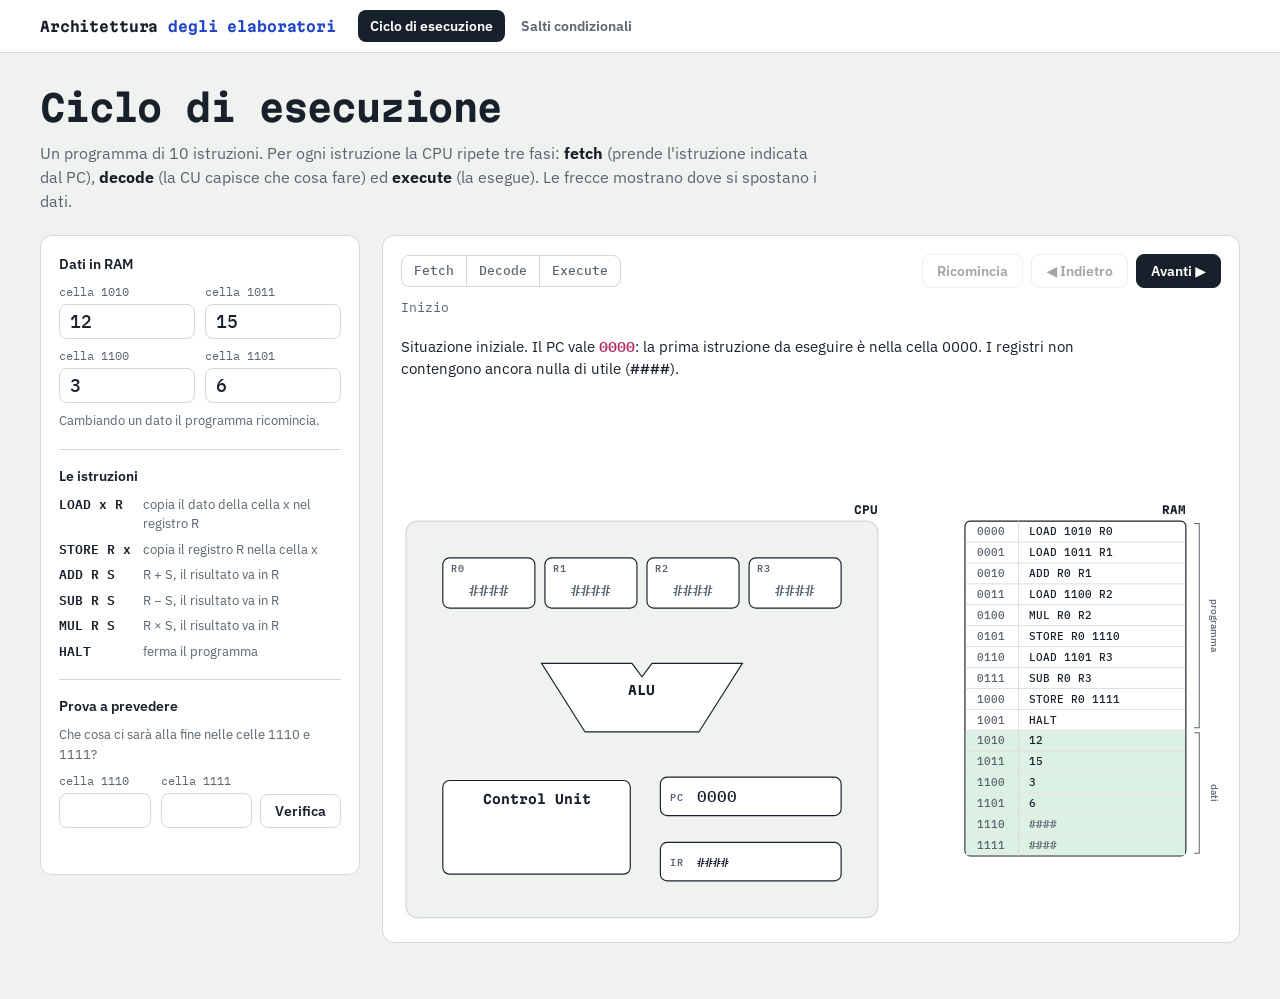
==== intro-informatica/architettura.html @ b75c652d "Sposta le pagine in intro-informatica/, aggiungi il visualizzatore di embedding - Pagine di introduz" ====
<!doctype html>
<html lang="it">
<head>
<meta charset="utf-8">
<meta name="viewport" content="width=device-width, initial-scale=1">
<title>Architettura degli elaboratori</title>
<style>a.brand{color:inherit;text-decoration:none}a.brand:hover{color:var(--accent)}</style>

<link rel="preconnect" href="https://fonts.googleapis.com">
<link rel="preconnect" href="https://fonts.gstatic.com" crossorigin>
<link rel="stylesheet" href="https://fonts.googleapis.com/css2?family=Martian+Mono:wght@500;700&family=IBM+Plex+Sans:wght@400;500;600&family=IBM+Plex+Mono:wght@400;500;600&display=swap">
<style>
/* Layout: barra in alto con i due esercizi; comandi a sinistra, macchina (CPU + RAM) a destra. */
:root {
  --paper: #EFF2EF;
  --card: #FFFFFF;
  --ink: #18212B;
  --muted: #5A6570;
  --line: #D3D9D5;
  --accent: #2346C8;
  --accent-soft: #E3E8FA;
  --g-soft: #DCF1E4;
  --k-soft: #E6E9E7;
  --rem: #B42F66; --rem-soft: #F8E1EA;
  --f-display: "Martian Mono", "IBM Plex Mono", ui-monospace, monospace;
  --f-body: "IBM Plex Sans", system-ui, -apple-system, "Segoe UI", sans-serif;
  --f-mono: "IBM Plex Mono", ui-monospace, "SFMono-Regular", Menlo, Consolas, monospace;
}
@media (prefers-color-scheme: dark) {
  :root:not([data-theme="light"]) {
    --paper: #11161B; --card: #192028; --ink: #E5EAEE; --muted: #98A3AE; --line: #2B343E;
    --accent: #8098FF; --accent-soft: #1F2848; --g-soft: #15301F; --k-soft: #262E37; --rem: #F06E9F; --rem-soft: #3A1A28;
    color-scheme: dark;
  }
}
:root[data-theme="dark"] {
  --paper: #11161B; --card: #192028; --ink: #E5EAEE; --muted: #98A3AE; --line: #2B343E;
  --accent: #8098FF; --accent-soft: #1F2848; --g-soft: #15301F; --k-soft: #262E37; --rem: #F06E9F; --rem-soft: #3A1A28;
  color-scheme: dark;
}
* { box-sizing: border-box; }
[hidden] { display: none !important; }
body { background: var(--paper); color: var(--ink); font-family: var(--f-body); font-size: 15px; line-height: 1.5; margin: 0; }

.topnav { position: sticky; top: env(safe-area-inset-top, 0px); z-index: 40; background: var(--card); border-bottom: 1px solid var(--line); }
.topnav-in { max-width: 1240px; margin: 0 auto; padding-inline: 20px; padding-block: 10px; display: flex; flex-wrap: wrap; gap: 8px 22px; align-items: center; }
.brand { font-family: var(--f-display); font-weight: 700; font-size: 14px; letter-spacing: -0.01em; white-space: nowrap; }
.brand i { font-style: normal; color: var(--accent); }
.tabs { display: flex; gap: 4px; overflow-x: auto; min-width: 0; flex: 1 1 auto; scrollbar-width: none; }
.tab { font-family: var(--f-body); font-size: 14px; font-weight: 600; white-space: nowrap; padding: 7px 12px; border-radius: 8px; border: 0; cursor: pointer; background: transparent; color: var(--muted); }
.tab:hover { background: var(--paper); color: var(--ink); }
.tab[aria-selected="true"] { background: var(--ink); color: var(--card); }
.tab:focus-visible { outline: 2px solid var(--accent); outline-offset: 2px; }
@media (max-width: 640px) { .brand { display: none; } }

.wrap { max-width: 1240px; margin: 0 auto; padding-inline: 20px; padding-block: 28px 56px; display: grid; gap: 22px; }
header { display: grid; gap: 6px; }
h1 { font-family: var(--f-display); font-weight: 700; font-size: clamp(26px, 4vw, 36px); letter-spacing: -0.02em; margin: 0; text-wrap: balance; }
.lede { margin: 0; color: var(--muted); max-width: 78ch; font-size: 16px; }
.lede b { color: var(--ink); }
h2 { font-family: var(--f-mono); font-size: 11.5px; font-weight: 600; text-transform: uppercase; letter-spacing: 0.1em; color: var(--muted); margin: 0; }
.cols { display: grid; grid-template-columns: minmax(260px, 320px) minmax(0, 1fr); gap: 22px; align-items: start; }
@media (max-width: 920px) { .cols { grid-template-columns: minmax(0, 1fr); } .cols .panel { order: 2; } }
.panel, .viz { background: var(--card); border: 1px solid var(--line); border-radius: 12px; padding: 18px; display: grid; gap: 18px; min-width: 0; }
.ctl { display: grid; gap: 8px; min-width: 0; }
.ctl + .ctl { padding-top: 16px; border-top: 1px solid var(--line); }
.lbl { font-weight: 600; font-size: 14px; }
.hint { margin: 0; font-size: 13px; color: var(--muted); }
.hint b { color: var(--ink); font-family: var(--f-mono); font-weight: 600; }

.cells { display: grid; grid-template-columns: repeat(2, minmax(0, 1fr)); gap: 8px 10px; }
.cell { display: grid; gap: 3px; min-width: 0; }
.cell span { font-family: var(--f-mono); font-size: 12px; color: var(--muted); }
.num { font-family: var(--f-mono); font-size: 18px; font-weight: 500; width: 100%; min-width: 0; padding: 5px 10px; background: var(--card); color: var(--ink); border: 1px solid var(--line); border-radius: 8px; font-variant-numeric: tabular-nums; }
.num:focus { outline: 2px solid var(--accent); outline-offset: 1px; border-color: var(--accent); }
.chips { display: flex; flex-wrap: wrap; gap: 6px; }
.chip { font-family: var(--f-mono); font-size: 12.5px; padding: 3px 10px; border-radius: 999px; background: var(--card); color: var(--ink); border: 1px solid var(--line); cursor: pointer; }
.chip:hover { border-color: var(--accent); color: var(--accent); }
.chip[aria-pressed="true"] { background: var(--ink); color: var(--card); border-color: var(--ink); }
.chip:focus-visible { outline: 2px solid var(--accent); outline-offset: 1px; }

.isa { display: grid; grid-template-columns: auto minmax(0, 1fr); gap: 6px 12px; margin: 0; font-size: 13px; }
.isa dt { font-family: var(--f-mono); font-weight: 600; font-size: 12.5px; white-space: nowrap; }
.isa dd { margin: 0; color: var(--muted); }

.guess { display: grid; grid-template-columns: minmax(0, 1fr) auto; gap: 8px; align-items: end; }
.fb { margin: 0; font-size: 13.5px; min-height: 1.5em; }
.fb.ok { color: var(--accent); font-weight: 600; }
.fb.no { color: var(--rem); font-weight: 600; }

.btn { font-family: var(--f-body); font-weight: 600; font-size: 14px; padding: 7px 14px; border-radius: 8px; background: var(--ink); color: var(--card); border: 1px solid var(--ink); cursor: pointer; white-space: nowrap; }
.btn:hover { background: var(--accent); border-color: var(--accent); }
.btn.ghost { background: var(--card); color: var(--ink); border-color: var(--line); }
.btn.ghost:hover { border-color: var(--accent); color: var(--accent); }
.btn:disabled { opacity: .4; cursor: default; }
.btn:disabled:hover { background: var(--ink); border-color: var(--ink); }
.btn.ghost:disabled:hover { background: var(--card); color: var(--ink); border-color: var(--line); }
.btn:focus-visible { outline: 2px solid var(--accent); outline-offset: 2px; }

.stepbar { display: flex; flex-wrap: wrap; gap: 10px 16px; align-items: center; justify-content: space-between; }
.phases { display: flex; gap: 1px; border: 1px solid var(--line); border-radius: 8px; overflow: hidden; background: var(--line); }
.phases span { padding: 5px 12px; font-family: var(--f-mono); font-size: 13px; font-weight: 500; background: var(--card); color: var(--muted); }
.phases span.on { background: var(--ink); color: var(--card); }
.nav { display: flex; gap: 8px; align-items: center; flex-wrap: wrap; }
.count { font-family: var(--f-mono); font-size: 13px; color: var(--muted); font-variant-numeric: tabular-nums; white-space: nowrap; }
.count.oneline { display: block; margin-top: -8px; overflow: hidden; text-overflow: ellipsis; }
.desc { margin: 0; font-size: 15px; min-height: 3.2em; max-width: 80ch; }
.desc b { font-weight: 600; }
.desc .v { font-family: var(--f-mono); font-weight: 600; color: var(--rem); }
.machine { overflow-x: auto; min-width: 0; }
.machine svg { display: block; width: 100%; min-width: 660px; height: auto; }
.cap { margin: 0; font-size: 13.5px; color: var(--muted); max-width: 80ch; }
.cap b { color: var(--ink); }
.trace { display: flex; flex-wrap: wrap; gap: 6px 8px; align-items: center; padding-top: 14px; border-top: 1px solid var(--line); font-size: 13.5px; color: var(--muted); }
.trace .t { font-family: var(--f-mono); font-size: 13px; padding: 2px 8px; border-radius: 6px; background: var(--k-soft); color: var(--ink); }
.trace .t.now { background: var(--accent); color: var(--card); }
.trace .t.skip { background: transparent; color: var(--rem); text-decoration: line-through; border: 1px dashed var(--rem); }
.trace .ar { color: var(--muted); }

/* Macchina (SVG) */
.m-cpu { fill: var(--paper); stroke: var(--line); stroke-width: 1.5; }
.m-ram { fill: var(--card); stroke: var(--ink); stroke-width: 1.4; }
.m-box { fill: var(--card); stroke: var(--ink); stroke-width: 1.4; transition: stroke .3s; }
.m-box.chg { stroke: var(--rem); stroke-width: 2.6; }
.m-box.act { fill: var(--accent-soft); }
.m-title { font: 700 13px var(--f-display); fill: var(--ink); }
.m-unit { font: 700 15px var(--f-display); fill: var(--ink); }
.m-lbl { font: 600 12px var(--f-mono); fill: var(--muted); letter-spacing: .05em; }
.m-val { font: 500 19px var(--f-mono); fill: var(--ink); transition: opacity .25s; }
.m-ir { font: 500 15px var(--f-mono); fill: var(--ink); transition: opacity .25s; }
.m-small { font: 500 13px var(--f-mono); fill: var(--ink); transition: opacity .25s; }
.m-cu { font: 500 14px var(--f-body); fill: var(--ink); transition: opacity .25s; }
.machine .chg-t, .state .chg-t { fill: var(--rem); font-weight: 700; }
.pend { opacity: 0; }
.m-sep { stroke: var(--line); stroke-width: 1; }
.m-row { fill: transparent; }
.m-row.data { fill: var(--g-soft); }
.m-row.act { fill: var(--accent-soft); }
.m-row.chg { fill: var(--rem-soft); }
.m-addr { font: 500 13px var(--f-mono); fill: var(--muted); }
.m-cell { font: 500 13.5px var(--f-mono); fill: var(--ink); transition: opacity .25s; }
.m-cell.big { font-size: 17px; }
.m-cell.empty, .m-val.empty { fill: var(--muted); }
.m-brace { fill: none; stroke: var(--muted); stroke-width: 1.2; }
.m-bt { font: 500 12px var(--f-body); fill: var(--muted); }
.m-halo { fill: none; stroke: var(--card); stroke-width: 7; stroke-linecap: round; stroke-linejoin: round; }
.m-arrow { fill: none; stroke: var(--accent); stroke-width: 2.4; stroke-linecap: round; stroke-linejoin: round; }
.m-head { fill: var(--accent); }
.m-pill rect { fill: var(--accent); }
.m-pill text { font: 600 12.5px var(--f-mono); fill: var(--card); }
.m-jump { fill: none; stroke: var(--muted); stroke-opacity: .55; stroke-width: 1.6; stroke-dasharray: 4 4; }
.m-jhead { fill: var(--muted); fill-opacity: .7; }

/* Controlli a "mangianastri" */
.deck { display: flex; gap: 1px; border: 1px solid var(--line); border-radius: 10px; overflow: hidden; background: var(--line); }
.dk { width: 42px; height: 38px; display: grid; place-items: center; padding: 0; border: 0; background: var(--card); color: var(--ink); cursor: pointer; }
.dk svg { width: 18px; height: 18px; fill: currentColor; }
.dk:hover { background: var(--accent-soft); color: var(--accent); }
.dk:focus-visible { outline: 2px solid var(--accent); outline-offset: -2px; }
.dk:disabled { color: var(--line); cursor: default; background: var(--card); }
.dk.play { background: var(--ink); color: var(--card); width: 50px; }
.dk.play:hover { background: var(--accent); color: var(--card); }
.dk.play:disabled { background: var(--k-soft); color: var(--muted); }
.dk .i-pause, .dk.playing .i-play { display: none; }
.dk.playing .i-pause { display: block; }
.textblock { display: grid; gap: 8px; align-content: start; }
.textblock .desc { min-height: 4.5em; }
.subs { min-height: calc(4.5em + 4px); }
@media (max-width: 700px) { .textblock .desc { min-height: 10.5em; } .subs { min-height: calc(7.5em + 4px); } }
.subs { margin: 0; padding-left: 1.5em; display: grid; align-content: start; gap: 2px; font-size: 14px; color: var(--muted); }
.subs li.on { color: var(--ink); font-weight: 600; }
.subs li::marker { font-family: var(--f-mono); }
/* Salti condizionali: testo dell'esercizio a sinistra, esecuzione a destra */
.kindbar { display: flex; flex-wrap: wrap; gap: 10px 14px; align-items: center; }
.kindbar .chips { flex: 1 1 auto; }
.cols2 { display: grid; grid-template-columns: minmax(0, 1.15fr) minmax(0, 1fr); gap: 22px; align-items: start; }
@media (max-width: 980px) { .cols2 { grid-template-columns: minmax(0, 1fr); } }
.intro { margin: 0; font-size: 15.5px; }
.listing { position: relative; }
.listing .gut { position: absolute; left: 0; top: 0; overflow: visible; pointer-events: none; }
.line { display: grid; grid-template-columns: 2.6em minmax(0, 1fr) auto; gap: 4px 8px; align-items: baseline; padding: 4px 8px; border-radius: 6px; font-size: 16px; line-height: 1.45; transition: background .2s; }
.line .ln { font-weight: 700; font-variant-numeric: tabular-nums; }
.line b { font-weight: 700; }
.line u { text-underline-offset: 2px; }
.line .tag { font-family: var(--f-mono); font-size: 11.5px; color: var(--rem); white-space: nowrap; }
.line.cur { background: var(--accent-soft); }
.line.next { box-shadow: inset 3px 0 0 var(--accent); }
.line.skip { color: var(--muted); }
.line.skip .tx { text-decoration: line-through; text-decoration-color: var(--rem); }
.qs { display: grid; gap: 6px; padding-top: 14px; border-top: 1px solid var(--line); }
.qs ol, .ans { margin: 0; padding-left: 1.4em; display: grid; gap: 4px; }
.ansbox { display: grid; gap: 10px; justify-items: start; }
.ans { font-size: 14.5px; }
.ans b { font-family: var(--f-mono); color: var(--rem); }
.state { min-width: 0; }
.state svg { display: block; width: 100%; max-width: 560px; height: auto; margin-inline: auto; }
@media (prefers-reduced-motion: reduce) { .m-box, .m-val, .m-ir, .m-small, .m-cu, .m-cell { transition: none; } }
</style>

<nav class="topnav" aria-label="Esercizi">
  <div class="topnav-in">
    <a class="brand" href="../" title="Torna all'indice">Architettura <i>degli elaboratori</i></a>
    <div class="tabs" role="tablist">
      <button class="tab" role="tab" type="button" data-page="ciclo">Ciclo di esecuzione</button>
      <button class="tab" role="tab" type="button" data-page="salti">Salti condizionali</button>
    </div>
  </div>
</nav>

<main>
  <section id="p-ciclo" class="page">
    <div class="wrap">
      <header>
        <h1>Ciclo di esecuzione</h1>
        <p class="lede">Un programma di 10 istruzioni. Per ogni istruzione la CPU ripete tre fasi: <b>fetch</b> (prende l'istruzione indicata dal PC), <b>decode</b> (la CU capisce che cosa fare) ed <b>execute</b> (la esegue). Le frecce mostrano dove si spostano i dati.</p>
      </header>
      <div class="cols">
        <aside class="panel">
          <div class="ctl">
            <span class="lbl">Dati in RAM</span>
            <div class="cells">
              <label class="cell"><span>cella 1010</span><input class="num" id="a-d0" type="number" min="0" max="99" value="12" inputmode="numeric"></label>
              <label class="cell"><span>cella 1011</span><input class="num" id="a-d1" type="number" min="0" max="99" value="15" inputmode="numeric"></label>
              <label class="cell"><span>cella 1100</span><input class="num" id="a-d2" type="number" min="0" max="99" value="3" inputmode="numeric"></label>
              <label class="cell"><span>cella 1101</span><input class="num" id="a-d3" type="number" min="0" max="99" value="6" inputmode="numeric"></label>
            </div>
            <p class="hint">Cambiando un dato il programma ricomincia.</p>
          </div>
          <div class="ctl">
            <span class="lbl">Le istruzioni</span>
            <dl class="isa">
              <dt>LOAD x R</dt><dd>copia il dato della cella x nel registro R</dd>
              <dt>STORE R x</dt><dd>copia il registro R nella cella x</dd>
              <dt>ADD R S</dt><dd>R + S, il risultato va in R</dd>
              <dt>SUB R S</dt><dd>R − S, il risultato va in R</dd>
              <dt>MUL R S</dt><dd>R × S, il risultato va in R</dd>
              <dt>HALT</dt><dd>ferma il programma</dd>
            </dl>
          </div>
          <div class="ctl">
            <span class="lbl">Prova a prevedere</span>
            <p class="hint">Che cosa ci sarà alla fine nelle celle 1110 e 1111?</p>
            <div class="guess">
              <div class="cells">
                <label class="cell"><span>cella 1110</span><input class="num" id="a-g0" type="number" inputmode="numeric"></label>
                <label class="cell"><span>cella 1111</span><input class="num" id="a-g1" type="number" inputmode="numeric"></label>
              </div>
              <button class="btn ghost" type="button" id="a-check">Verifica</button>
            </div>
            <p class="fb" id="a-fb" aria-live="polite"></p>
          </div>
        </aside>
        <div class="viz">
          <div class="stepbar">
            <div class="phases" id="a-phases"></div>
            <div class="nav">
              <button class="btn ghost" type="button" id="a-first">Ricomincia</button>
              <button class="btn ghost" type="button" id="a-prev">◀ Indietro</button>
              <button class="btn" type="button" id="a-next">Avanti ▶</button>
            </div>
          </div>
          <span class="count oneline" id="a-count"></span>
          <div class="textblock">
            <p class="desc" id="a-desc" aria-live="polite"></p>
            <ol class="subs" id="a-subs"></ol>
          </div>
          <div class="machine"><svg id="a-svg" role="img" aria-label="CPU e RAM"></svg></div>
        </div>
      </div>
    </div>
  </section>

  <section id="p-salti" class="page" hidden>
    <div class="wrap">
      <header>
        <h1>Salti condizionali</h1>
        <p class="lede">Le istruzioni vengono eseguite in ordine perché il PC aumenta di 1. Un <b>salto</b> cambia il PC: se la condizione è vera, l'esecuzione continua dall'istruzione indicata.</p>
      </header>
      <div class="kindbar">
        <span class="lbl">Tipo di esercizio</span>
        <div class="chips" id="b-kind">
          <button class="chip" type="button" data-k="tutti">Qualsiasi</button>
          <button class="chip" type="button" data-k="parita">Pari o dispari</button>
          <button class="chip" type="button" data-k="confronto">Confronto</button>
          <button class="chip" type="button" data-k="fasce">Fasce di valori</button>
          <button class="chip" type="button" data-k="ciclo">Ciclo</button>
        </div>
        <button class="btn" type="button" id="b-new">Nuovo esercizio</button>
      </div>
      <div class="cols2">
        <article class="panel excard">
          <h2>Esercizio</h2>
          <p class="intro" id="b-intro"></p>
          <div class="listing" id="b-listing"><div id="b-lines"></div></div>
          <div class="qs">
            <span class="lbl">Domande</span>
            <ol id="b-qs"></ol>
          </div>
          <div class="ansbox">
            <button class="btn ghost" type="button" id="b-ans" aria-expanded="false">Mostra le risposte</button>
            <ol class="ans" id="b-answers" hidden></ol>
          </div>
        </article>
        <div class="viz">
          <div class="stepbar">
            <span class="count" id="b-count"></span>
            <div class="nav">
              <button class="btn ghost" type="button" id="b-reset">Ricomincia</button>
              <button class="btn ghost" type="button" id="b-prev">◀ Indietro</button>
              <button class="btn" type="button" id="b-next">Avanti ▶</button>
            </div>
          </div>
          <p class="desc" id="b-desc" aria-live="polite"></p>
          <div class="state"><svg id="b-svg" role="img" aria-label="Registri e memoria"></svg></div>
          <div class="trace" id="b-trace"></div>
        </div>
      </div>
    </div>
  </section>
</main>

<script>
(function () {
  'use strict';
  var $ = function (id) { return document.getElementById(id); };
  var NS = 'http://www.w3.org/2000/svg';
  var REDUCED = window.matchMedia && window.matchMedia('(prefers-reduced-motion: reduce)').matches;

  /* ---------- Geometria della macchina ---------- */
  var G = {
    W: 980, cpu: { x: -4, y: 30, w: 564, h: 474 },
    regY: 74, regH: 60, regW: 110, regGap: 12, mid: 278,
    alu: { inL: 212, inR: 344, top: 200, bot: 282 },
    cu: { x: 40, y: 340, w: 224, h: 112 },
    pc: { x: 300, y: 336, w: 216, h: 46 },
    ir: { x: 300, y: 414, w: 216, h: 46 },
    ram: { x: 664, w: 264, top: 16, rowY: 30, rowH: 25 }
  };
  function regX(i, n) { return G.mid - (n * G.regW + (n - 1) * G.regGap) / 2 + i * (G.regW + G.regGap); }
  function regC(i, n) { return regX(i, n) + G.regW / 2; }
  function rowC(i) { return G.ram.rowY + i * G.ram.rowH + G.ram.rowH / 2; }

  function poly(pts, r) {
    r = r || 10;
    var d = 'M' + pts[0][0] + ',' + pts[0][1];
    for (var i = 1; i < pts.length - 1; i++) {
      var p = pts[i - 1], c = pts[i], n = pts[i + 1];
      var l1 = Math.hypot(c[0] - p[0], c[1] - p[1]), l2 = Math.hypot(n[0] - c[0], n[1] - c[1]);
      var rr = Math.min(r, l1 / 2, l2 / 2);
      // l'ultimo tratto deve restare dritto per almeno la lunghezza della punta
      if (i === pts.length - 2) rr = Math.max(0, Math.min(rr, l2 - 20));
      if (i === 1) rr = Math.max(0, Math.min(rr, l1 - 4));
      var a = [c[0] - (c[0] - p[0]) / l1 * rr, c[1] - (c[1] - p[1]) / l1 * rr];
      var b = [c[0] + (n[0] - c[0]) / l2 * rr, c[1] + (n[1] - c[1]) / l2 * rr];
      d += ' L' + a[0] + ',' + a[1] + ' Q' + c[0] + ',' + c[1] + ' ' + b[0] + ',' + b[1];
    }
    var e = pts[pts.length - 1];
    return d + ' L' + e[0] + ',' + e[1];
  }

  // Percorso di ogni freccia: restituisce { d, t } (t = posizione dell'etichetta lungo il percorso)
  function arrowPath(a, M) {
    var n = M.regs.length, ri, cx, y;
    var pcR = G.pc.x + G.pc.w, irR = G.ir.x + G.ir.w, ramL = G.ram.x;
    switch (a.k) {
      case 'pc-ram':
        y = rowC(a.row) - 4; var y0 = G.pc.y + 20, s1 = 572 - pcR, tot = s1 + (y0 - y) + (ramL - 572);
        return { d: poly([[pcR, y0], [572, y0], [572, y], [ramL, y]]), t: (s1 + (y0 - y) / 2) / tot };
      case 'ram-ir':
        y = rowC(a.row) + 4; var y3 = G.ir.y + 23, s0 = ramL - 606, tt = s0 + (y3 - y) + (606 - irR);
        return { d: poly([[ramL, y], [606, y], [606, y3], [irR, y3]]), t: (s0 + Math.max(10, (G.pc.y + 46 - y))) / tt };
      case 'pc-inc': return { d: poly([[336, G.pc.y], [336, G.pc.y - 32], [404, G.pc.y - 32], [404, G.pc.y]]), t: 0.5 };
      case 'ir-cu': return { d: 'M' + G.ir.x + ',' + (G.ir.y + 23) + ' L' + (G.cu.x + G.cu.w) + ',' + (G.ir.y + 23), t: 0.5 };
      case 'ram-reg': ri = M.regs.indexOf(a.reg); cx = regC(ri, n); y = rowC(a.row);
        return { d: poly([[ramL, y], [606, y], [606, 44], [cx, 44], [cx, G.regY]]), t: 0.3 };
      case 'reg-ram': ri = M.regs.indexOf(a.reg); cx = regC(ri, n); y = rowC(a.row);
        return { d: poly([[cx, G.regY], [cx, 44], [606, 44], [606, y], [ramL, y]]), t: 0.7 };
      case 'reg-alu': ri = M.regs.indexOf(a.reg); cx = regC(ri, n);
        var ix = a.side === 'L' ? G.alu.inL : G.alu.inR;
        var yb = G.regY + G.regH, yh = 166, dxx = Math.abs(ix - cx);
        return { d: poly([[cx, yb], [cx, yh], [ix, yh], [ix, G.alu.top]]), t: ((yh - yb) + dxx / 2) / ((yh - yb) + dxx + (G.alu.top - yh)) };
      case 'ir-alu': return { d: poly([[G.ir.x, G.ir.y + 14], [284, G.ir.y + 14], [284, 320], [136, 320], [136, 176], [G.alu.inR, 176], [G.alu.inR, G.alu.top]]), t: 0.86 };
      case 'alu-reg': ri = M.regs.indexOf(a.reg); cx = regC(ri, n);
        var sx = cx < G.mid ? 18 : 538;
        return { d: poly([[G.mid, G.alu.bot], [G.mid, 308], [sx, 308], [sx, 44], [cx, 44], [cx, G.regY]]), t: 0.12 };
      case 'reg-cu': ri = M.regs.indexOf(a.reg); cx = regC(ri, n);
        return { d: poly([[cx, G.regY + G.regH], [cx, 150], [26, 150], [26, G.cu.y + 40], [G.cu.x, G.cu.y + 40]]), t: 0.5 };
      case 'ir-pc': return { d: 'M' + 350 + ',' + G.ir.y + ' L' + 350 + ',' + (G.pc.y + G.pc.h), t: 0.5, dx: 40 };
      case 'jump': var y1 = rowC(a.from), y2 = rowC(a.to), xr = G.ram.x + G.ram.w, b = a.bulge;
        return { d: 'M' + xr + ',' + y1 + ' C' + (xr + b) + ',' + y1 + ' ' + (xr + b) + ',' + y2 + ' ' + (xr + 2) + ',' + y2, t: 0.5, nolabel: true };
    }
  }

  function esc(s) { return String(s).replace(/&/g, '&amp;').replace(/</g, '&lt;'); }
  function show(v) { return v === null || v === undefined ? '####' : String(v); }

  /* ---------- Disegno ---------- */
  function draw(M, st, animate, sub, from) {
    var svg = M.svg, n = M.regs.length, chg = st.chg || {}, act = st.act || {};
    var nA = st.arrows.length;
    if (sub === undefined || sub === null) sub = nA - 1;
    if (from === undefined || from === null) from = 0;
    var arrs = st.arrows.slice(0, sub + 1);
    // quale freccia aggiorna ciascun valore (senza indicazione: l'ultima)
    var setter = {};
    st.arrows.forEach(function (a, i) { (a.sets || []).forEach(function (k) { setter[k] = i; }); });
    Object.keys(chg).forEach(function (k) { if (setter[k] === undefined) setter[k] = nA - 1; });
    var pendK = function (k) { return chg[k] && setter[k] > sub; };
    var animK = function (k) { return chg[k] && animate && !REDUCED && setter[k] >= from && setter[k] <= sub; };
    var isChg = function (k) { return chg[k] && !pendK(k); };
    var rows = M.rows, H = Math.max(G.cpu.y + G.cpu.h, G.ram.rowY + rows.length * G.ram.rowH) + 8;
    svg.setAttribute('viewBox', '0 0 ' + G.W + ' ' + H);
    var pv = st._prev || st;
    // testo di un valore: prima della sua freccia mostra il valore vecchio; durante l'animazione lo sostituisce alla fine della freccia
    function vt(key, base, x, y, anchor, newT, oldT) {
      var a = ' x="' + x + '" y="' + y + '"' + (anchor ? ' text-anchor="' + anchor + '"' : '');
      if (pendK(key)) return '<text class="' + base + '"' + a + '>' + esc(oldT) + '</text>';
      if (animK(key)) return '<text class="' + base + '"' + a + ' data-key="' + key + '" data-new="' + esc(newT).replace(/"/g, '&quot;') + '">' + esc(oldT) + '</text>';
      return '<text class="' + base + (chg[key] ? ' chg-t' : '') + '"' + a + '>' + esc(newT) + '</text>';
    }
    var cls = function (key, base) { return base + (chg[key] ? ' chg-t' + (animK(key) ? ' pend' : '') : ''); };
    var h = '<g transform="translate(10,0)">';
    // CPU
    var c = G.cpu;
    h += '<rect class="m-cpu" x="' + c.x + '" y="' + c.y + '" width="' + c.w + '" height="' + c.h + '" rx="14"/>';
    h += '<text class="m-title" x="' + (c.x + c.w) + '" y="' + (c.y - 9) + '" text-anchor="end">CPU</text>';
    // registri
    M.regs.forEach(function (r, i) {
      var x = regX(i, n), v = st.regs[r], o = pv.regs[r];
      h += '<rect class="m-box' + (isChg('reg:' + r) ? ' chg' : '') + '" x="' + x + '" y="' + G.regY + '" width="' + G.regW + '" height="' + G.regH + '" rx="8"/>';
      h += '<text class="m-lbl" x="' + (x + 10) + '" y="' + (G.regY + 17) + '">' + r + '</text>';
      h += vt('reg:' + r, 'm-val' + ((pendK('reg:' + r) || animK('reg:' + r) ? o : v) === null ? ' empty' : ''), x + G.regW / 2, G.regY + 46, 'middle', show(v), show(o));
    });
    // ALU
    var A = G.alu, m = G.mid;
    var aluT = pendK('alu') ? null : st.alu;
    h += '<path class="m-box' + (aluT ? ' act' : '') + '" d="M' + (m - 120) + ',' + A.top + ' L' + (m - 12) + ',' + A.top + ' L' + m + ',' + (A.top + 16) + ' L' + (m + 12) + ',' + A.top + ' L' + (m + 120) + ',' + A.top + ' L' + (m + 68) + ',' + A.bot + ' L' + (m - 68) + ',' + A.bot + ' Z"/>';
    h += '<text class="m-unit" x="' + m + '" y="' + (A.top + 38) + '" text-anchor="middle">ALU</text>';
    if (aluT) h += '<text class="' + cls('alu', 'm-small') + '" x="' + m + '" y="' + (A.top + 62) + '" text-anchor="middle">' + esc(st.alu) + '</text>';
    // CU
    var u = G.cu, ucx = u.x + u.w / 2;
    var cuL = pendK('cu') ? pv.cu : st.cu;
    h += '<rect class="m-box' + (isChg('cu') ? ' act' : '') + '" x="' + u.x + '" y="' + u.y + '" width="' + u.w + '" height="' + u.h + '" rx="8"/>';
    h += '<text class="m-unit" x="' + ucx + '" y="' + (u.y + 28) + '" text-anchor="middle">Control Unit</text>';
    (cuL || []).forEach(function (line, i) {
      h += '<text class="' + cls('cu', 'm-cu') + '" x="' + ucx + '" y="' + (u.y + 62 + i * 22) + '" text-anchor="middle">' + esc(line) + '</text>';
    });
    // PC e IR
    [['pc', 'PC', M.fa(st.pc), 'm-val', M.fa(pv.pc)], ['ir', 'IR', st.ir ? M.txt(st.ir) : '####', 'm-ir', pv.ir ? M.txt(pv.ir) : '####']].forEach(function (b) {
      var g = G[b[0]], empty = b[0] === 'ir' && !((pendK('ir') || animK('ir')) ? pv.ir : st.ir);
      h += '<rect class="m-box' + (isChg(b[0]) ? ' chg' : '') + '" x="' + g.x + '" y="' + g.y + '" width="' + g.w + '" height="' + g.h + '" rx="8"/>';
      h += '<text class="m-lbl" x="' + (g.x + 12) + '" y="' + (g.y + 28) + '">' + b[1] + '</text>';
      h += vt(b[0], b[3] + (empty ? ' empty' : ''), g.x + 44, g.y + 30, '', b[2], b[4]);
    });
    // RAM
    var R = G.ram, rb = G.ram.rowY + rows.length * R.rowH;
    h += '<text class="m-title" x="' + (R.x + R.w) + '" y="' + (R.rowY - 9) + '" text-anchor="end">RAM</text>';
    h += '<rect class="m-ram" x="' + R.x + '" y="' + G.ram.rowY + '" width="' + R.w + '" height="' + (rows.length * R.rowH) + '" rx="6"/>';
    rows.forEach(function (row, i) {
      var y = R.rowY + i * R.rowH, key = 'ram:' + row.addr;
      var rc = isChg(key) ? ' chg' : act[key] ? ' act' : row.data ? ' data' : '';
      h += '<rect class="m-row' + rc + '" x="' + (R.x + 1) + '" y="' + (y + 0.5) + '" width="' + (R.w - 2) + '" height="' + (R.rowH - 1) + '"/>';
      h += '<text class="m-addr" x="' + (R.x + 14) + '" y="' + (y + 17) + '">' + M.fa(row.addr) + '</text>';
      var fmt = function (v) { return v === undefined ? '…' : (v && v.op ? M.txt(v) : show(v)); };
      var v = st.ram[row.addr], o = pv.ram[row.addr], sh = pendK(key) || animK(key) ? o : v;
      h += vt(key, 'm-cell' + (sh === null || sh === undefined ? ' empty' : ''), R.x + M.colX, y + 17, '', fmt(v), fmt(o));
      if (i) h += '<line class="m-sep" x1="' + (R.x + 1) + '" x2="' + (R.x + R.w - 1) + '" y1="' + y + '" y2="' + y + '"/>';
    });
    h += '<line class="m-sep" x1="' + (R.x + M.colX - 12) + '" x2="' + (R.x + M.colX - 12) + '" y1="' + R.rowY + '" y2="' + rb + '"/>';
    (M.braces || []).forEach(function (b) {
      var y1 = R.rowY + b[0] * R.rowH + 3, y2 = R.rowY + (b[1] + 1) * R.rowH - 3, xb = R.x + R.w + 10;
      h += '<path class="m-brace" d="M' + xb + ',' + y1 + ' h6 V' + y2 + ' h-6"/>';
      h += '<text class="m-bt" transform="translate(' + (xb + 20) + ',' + ((y1 + y2) / 2) + ') rotate(90)" text-anchor="middle">' + b[2] + '</text>';
    });
    h += '<g class="arrows"></g></g>';
    svg.innerHTML = h;
    drawArrows(M, { arrows: arrs }, animate && !REDUCED && arrs.length > from, from);
  }

  // Sostituisce il valore vecchio con quello nuovo (in rosso) negli elementi indicati.
  function swapVals(svg, keys) {
    svg.querySelectorAll('[data-new]').forEach(function (el) {
      if (keys && keys.indexOf(el.getAttribute('data-key')) < 0) return;
      el.textContent = el.getAttribute('data-new'); el.removeAttribute('data-new');
      el.classList.remove('empty'); el.classList.add('chg-t');
    });
  }

  var HEAD_L = 12, HEAD_W = 5.5, END_GAP = 3;
  function drawArrows(M, st, animate, from) {
    from = from || 0;
    var layer = M.svg.querySelector('.arrows');
    var items = st.arrows.map(function (a) {
      var aa = a.k === 'jump' ? { k: 'jump', from: M.rowIdx(a.from), to: M.rowIdx(a.to), bulge: a.bulge } : a;
      var p = M.pathFn ? M.pathFn(a) : arrowPath(aa, M);
      var g = document.createElementNS(NS, 'g');
      var halo = document.createElementNS(NS, 'path'); halo.setAttribute('class', 'm-halo'); halo.setAttribute('d', p.d);
      var path = document.createElementNS(NS, 'path'); path.setAttribute('class', 'm-arrow'); path.setAttribute('d', p.d);
      var head = document.createElementNS(NS, 'path'); head.setAttribute('class', 'm-head');
      g.appendChild(halo); g.appendChild(path); g.appendChild(head); layer.appendChild(g);
      var len = path.getTotalLength(), tipL = len - END_GAP;
      // punta della freccia disegnata a mano, allineata alla tangente finale
      var T = path.getPointAtLength(tipL), P = path.getPointAtLength(Math.max(0, tipL - 1));
      var ang = Math.atan2(T.y - P.y, T.x - P.x), ca = Math.cos(ang), sa = Math.sin(ang);
      var bx = T.x - ca * HEAD_L, by = T.y - sa * HEAD_L;
      head.setAttribute('d', 'M' + T.x + ',' + T.y + ' L' + (bx - sa * HEAD_W) + ',' + (by + ca * HEAD_W) + ' L' + (bx + sa * HEAD_W) + ',' + (by - ca * HEAD_W) + ' Z');
      var vis = Math.max(0, tipL - HEAD_L + 2);
      var pill = null;
      if (a.label !== undefined && a.label !== '' && !p.nolabel) {
        pill = document.createElementNS(NS, 'g'); pill.setAttribute('class', 'm-pill');
        var r = document.createElementNS(NS, 'rect'), t = document.createElementNS(NS, 'text');
        t.textContent = a.label; t.setAttribute('text-anchor', 'middle'); t.setAttribute('dy', '4.5');
        pill.appendChild(r); pill.appendChild(t); layer.appendChild(pill);
        var w = t.getComputedTextLength() + 14;
        r.setAttribute('x', -w / 2); r.setAttribute('y', -10); r.setAttribute('width', w); r.setAttribute('height', 20); r.setAttribute('rx', 10);
      }
      return { a: a, path: path, halo: halo, head: head, pill: pill, t: p.t, dx: p.dx || 0, len: len, vis: vis };
    });
    function place(it, f) {
      if (!it.pill) return;
      var pt = it.path.getPointAtLength(it.len * Math.min(f, it.t));
      var dx = f >= it.t ? it.dx : 0;
      it.pill.setAttribute('transform', 'translate(' + (pt.x + dx) + ',' + pt.y + ')');
    }
    function setDraw(it, e) {
      var arr = it.vis + ' ' + (it.len + 20), off = it.vis * (1 - e);
      [it.path, it.halo].forEach(function (el) { el.style.strokeDasharray = arr; el.style.strokeDashoffset = off; });
    }
    if (!animate) {
      items.forEach(function (it) { setDraw(it, 1); place(it, 1); });
      return;
    }
    var D = 520, gap = 120, t0 = performance.now(), token = M.token = {};
    items.forEach(function (it, i) {
      if (i < from) { it.fin = true; setDraw(it, 1); place(it, 1); return; }
      setDraw(it, 0); it.head.style.opacity = 0; if (it.pill) it.pill.style.opacity = 0;
    });
    function frame(now) {
      if (M.token !== token) return;
      var done = true;
      items.forEach(function (it, i) {
        if (i < from) return;
        var f = (now - t0 - (i - from) * (D + gap)) / D;
        if (f < 0) { done = false; return; }
        if (f >= 1) {
          if (!it.fin) {
            it.fin = true; setDraw(it, 1); it.head.style.opacity = 1; place(it, 1); if (it.pill) it.pill.style.opacity = 1;
            if (it.a.sets) swapVals(M.svg, it.a.sets);
          }
          return;
        }
        done = false;
        var e = f < 0.5 ? 2 * f * f : 1 - Math.pow(-2 * f + 2, 2) / 2;
        setDraw(it, e);
        if (it.pill) { it.pill.style.opacity = 1; place(it, e); }
      });
      if (done) { swapVals(M.svg); M.svg.querySelectorAll('.pend').forEach(function (el) { el.classList.remove('pend'); }); }
      else requestAnimationFrame(frame);
    }
    requestAnimationFrame(frame);
  }

  /* ---------- Simulazione ---------- */
  function clone(s) {
    return { pc: s.pc, ir: s.ir, regs: Object.assign({}, s.regs), ram: Object.assign({}, s.ram), cu: s.cu, alu: null };
  }
  function simulate(M) {
    var regs = {}; M.regs.forEach(function (r) { regs[r] = null; });
    var s = { pc: M.start, ir: null, regs: regs, ram: Object.assign({}, M.ram), cu: null, alu: null };
    var steps = [Object.assign(clone(s), { phase: -1, arrows: [], chg: {}, act: {}, desc: M.initDesc(s), trace: [] })];
    var trace = [], fa = M.fa, guard = 0;
    while (guard++ < 60) {
      // FETCH
      var pc = s.pc, ins = s.ram[pc];
      var f = clone(s); f.ir = ins; f.pc = pc + 1; f.cu = null;
      trace = trace.concat([pc]);
      var act = {}; act['ram:' + pc] = 1;
      steps.push(Object.assign(f, { phase: 0, instr: trace.length, trace: trace,
        arrows: [{ k: 'pc-ram', row: M.rowIdx(pc), label: fa(pc), note: 'Il PC indica la cella da leggere: ' + fa(pc) + '.' }, { k: 'ram-ir', row: M.rowIdx(pc), label: M.txt(ins), sets: ['ir'], note: 'L\'istruzione ' + M.txt(ins) + ' viene copiata dalla RAM nell\'IR.' }, { k: 'pc-inc', label: '+1', sets: ['pc'], note: 'Il PC aumenta di 1 e diventa ' + fa(pc + 1) + '.' }],
        chg: { pc: 1, ir: 1 }, act: act,
        desc: '<b>Fetch</b>. Il PC vale ' + fa(pc) + ': l\'istruzione nella cella ' + fa(pc) + ' (<span class="v">' + esc(M.txt(ins)) + '</span>) viene copiata nell\'IR e il PC aumenta di 1, diventando <span class="v">' + fa(pc + 1) + '</span>.' }));
      s = f;
      var mean = M.meaning(ins);
      if (M.decode) {
        var d = clone(s); d.cu = mean.cu;
        steps.push(Object.assign(d, { phase: 1, instr: trace.length, trace: trace, arrows: [{ k: 'ir-cu', sets: ['cu'] }], chg: { cu: 1 }, act: {},
          desc: '<b>Decode</b>. La CU legge l\'istruzione nell\'IR e capisce che cosa fare: ' + mean.long + '.' }));
        s = d;
      }
      // EXECUTE
      var e = clone(s), ex = M.execute(ins, e);
      if (!M.decode) e.cu = ex.cu || mean.cu;
      steps.push(Object.assign(e, { phase: M.decode ? 2 : 1, instr: trace.length, trace: trace, arrows: ex.arrows, chg: ex.chg, act: ex.act || {},
        desc: '<b>Execute</b>. ' + ex.desc, end: !!ex.halt }));
      s = e;
      if (ex.halt) break;
    }
    return steps;
  }

  function calc(op, a, b) { return op === 'ADD' ? a + b : op === 'SUB' ? a - b : a * b; }
  var SYM = { ADD: '+', SUB: '−', MUL: '×' };
  function V(x) { return '<span class="v">' + x + '</span>'; }

  /* ---------- Esercizio A: ciclo lungo ---------- */
  function bin4(n) { return (n >>> 0).toString(2).padStart(4, '0').slice(-4); }
  var A_PROG = [
    { op: 'LOAD', a: 10, r: 'R0' },
    { op: 'LOAD', a: 11, r: 'R1' },
    { op: 'ADD', r: 'R0', s: 'R1' },
    { op: 'LOAD', a: 12, r: 'R2' },
    { op: 'MUL', r: 'R0', s: 'R2' },
    { op: 'STORE', r: 'R0', a: 14 },
    { op: 'LOAD', a: 13, r: 'R3' },
    { op: 'SUB', r: 'R0', s: 'R3' },
    { op: 'STORE', r: 'R0', a: 15 },
    { op: 'HALT' }
  ];
  function txtA(i) {
    if (!i || !i.op) return '';
    if (i.op === 'LOAD') return 'LOAD ' + bin4(i.a) + ' ' + i.r;
    if (i.op === 'STORE') return 'STORE ' + i.r + ' ' + bin4(i.a);
    if (i.op === 'HALT') return 'HALT';
    return i.op + ' ' + i.r + ' ' + i.s;
  }
  var VERB = { ADD: ['sommare', 'somma'], SUB: ['sottrarre', 'sottrai'], MUL: ['moltiplicare', 'moltiplica'] };
  function meaningA(i) {
    if (i.op === 'LOAD') return { long: 'copiare il dato della cella ' + bin4(i.a) + ' nel registro ' + i.r, cu: ['copia la cella ' + bin4(i.a), 'nel registro ' + i.r] };
    if (i.op === 'STORE') return { long: 'copiare il contenuto di ' + i.r + ' nella cella ' + bin4(i.a), cu: ['copia il registro ' + i.r, 'nella cella ' + bin4(i.a)] };
    if (i.op === 'HALT') return { long: 'fermare il programma', cu: ['ferma il programma'] };
    var l = i.op === 'ADD' ? 'sommare ' + i.r + ' e ' + i.s : i.op === 'SUB' ? 'sottrarre ' + i.s + ' da ' + i.r : 'moltiplicare ' + i.r + ' per ' + i.s;
    return { long: l + ' e mettere il risultato in ' + i.r, cu: [i.r + ' ' + SYM[i.op] + ' ' + i.s + ' nell\'ALU', 'risultato in ' + i.r] };
  }
  function execCommon(i, s, M) {
    var fa = M.fa, chg = {}, act = {};
    if (i.op === 'LOAD') {
      var v = s.ram[i.a]; s.regs[i.r] = v; chg['reg:' + i.r] = 1; act['ram:' + i.a] = 1;
      return { arrows: [{ k: 'ram-reg', row: M.rowIdx(i.a), reg: i.r, label: show(v), sets: ['reg:' + i.r] }], chg: chg, act: act,
        desc: 'Il dato della cella ' + fa(i.a) + ' (' + V(show(v)) + ') viene copiato nel registro ' + i.r + '.' };
    }
    if (i.op === 'STORE') {
      var w = s.regs[i.r]; s.ram[i.a] = w; chg['ram:' + i.a] = 1;
      return { arrows: [{ k: 'reg-ram', row: M.rowIdx(i.a), reg: i.r, label: show(w), sets: ['ram:' + i.a] }], chg: chg,
        desc: 'Il contenuto di ' + i.r + ' (' + V(show(w)) + ') viene scritto nella cella ' + fa(i.a) + '.' };
    }
    if (SYM[i.op]) {
      var x = s.regs[i.r], y = s.regs[i.s], z = calc(i.op, x, y);
      s.regs[i.r] = z; s.alu = x + ' ' + SYM[i.op] + ' ' + y + ' = ' + z; chg['reg:' + i.r] = 1; chg.alu = 1;
      return { arrows: [{ k: 'reg-alu', reg: i.r, side: 'L', label: x, note: i.r + ' (' + x + ') entra nell\'ALU.' }, { k: 'reg-alu', reg: i.s, side: 'R', label: y, sets: ['alu'], note: i.s + ' (' + y + ') entra nell\'ALU, che calcola ' + x + ' ' + SYM[i.op] + ' ' + y + ' = ' + z + '.' }, { k: 'alu-reg', reg: i.r, label: z, sets: ['reg:' + i.r], note: 'Il risultato ' + z + ' va in ' + i.r + '.' }], chg: chg,
        desc: i.r + ' (' + x + ') e ' + i.s + ' (' + y + ') entrano nell\'ALU, che calcola ' + x + ' ' + SYM[i.op] + ' ' + y + ' = ' + V(z) + '. Il risultato va in ' + i.r + '.' };
    }
    return null;
  }
  function makeA() {
    var data = [0, 1, 2, 3].map(function (k) { var v = parseInt($('a-d' + k).value, 10); return isNaN(v) ? 0 : Math.max(0, Math.min(99, v)); });
    var ram = {};
    A_PROG.forEach(function (ins, k) { ram[k] = ins; });
    ram[10] = data[0]; ram[11] = data[1]; ram[12] = data[2]; ram[13] = data[3]; ram[14] = null; ram[15] = null;
    var rows = []; for (var k = 0; k < 16; k++) rows.push({ addr: k, data: k >= 10 });
    var M = {
      id: 'a', svg: $('a-svg'), regs: ['R0', 'R1', 'R2', 'R3'], start: 0, ram: ram, rows: rows, colX: 76, decode: true,
      fa: bin4, txt: txtA, meaning: meaningA, rowIdx: function (a) { return a; },
      braces: [[0, 9, 'programma'], [10, 15, 'dati']],
      initDesc: function () { return 'Situazione iniziale. Il PC vale ' + V('0000') + ': la prima istruzione da eseguire è nella cella 0000. I registri non contengono ancora nulla di utile (<b>####</b>).'; },
      execute: function (i, s) {
        if (i.op === 'HALT') return { arrows: [], chg: {}, halt: true, desc: 'La CPU si ferma: il programma è finito. Nella cella 1110 c\'è ' + V(s.ram[14]) + ', nella cella 1111 c\'è ' + V(s.ram[15]) + '.' };
        return execCommon(i, s, M);
      }
    };
    M.expect = [(data[0] + data[1]) * data[2], (data[0] + data[1]) * data[2] - data[3]];
    return M;
  }

  /* ---------- Esercizio B: salti condizionali (testo generato a caso) ---------- */
  function rnd(a, b) { return a + Math.floor(Math.random() * (b - a + 1)); }
  function pick(arr) { return arr[Math.floor(Math.random() * arr.length)]; }
  function shuffle(a) { a = a.slice(); for (var i = a.length - 1; i > 0; i--) { var j = Math.floor(Math.random() * (i + 1)), t = a[i]; a[i] = a[j]; a[j] = t; } return a; }

  // Modelli di esercizio. R = tre registri, A = tre indirizzi consecutivi.
  var TPL = {
    parita: function (R, A) {
      var v = rnd(11, 60), kE = rnd(2, 5), kO = pick([2, 3, 4, 5].filter(function (k) { return k !== kE; }));
      return { items: [
        { op: 'LOAD', a: A[0], r: R[0] },
        { op: 'MOD2', r: R[0], d: R[1] },
        { op: 'IFEQ', r: R[1], k: 0, t: 'pari' },
        { op: 'IFEQ', r: R[1], k: 1, t: 'disp' },
        { label: 'pari', op: pick(['MULK', 'ADDK']), r: R[0], k: kE, d: R[2] },
        { op: 'JMP', t: 'end' },
        { label: 'disp', op: pick(['MULK', 'ADDK']), r: R[0], k: kO, d: R[2] },
        { label: 'end', op: 'STORE', r: R[2], a: A[1] }
      ], mem: [[A[0], v], [A[1], null]], ask: { mem: A[1], reg: R[1] } };
    },
    differenza: function (R, A) {
      var v1 = rnd(5, 60), v2; do { v2 = rnd(5, 60); } while (v2 === v1);
      return { items: [
        { op: 'LOAD', a: A[0], r: R[0] },
        { op: 'LOAD', a: A[1], r: R[1] },
        { op: 'IFGT', r: R[0], s: R[1], t: 'mag' },
        { op: 'SUB', r: R[1], s: R[0], d: R[2] },
        { op: 'SET', r: R[3], k: 2 },
        { op: 'JMP', t: 'end' },
        { label: 'mag', op: 'SUB', r: R[0], s: R[1], d: R[2] },
        { op: 'SET', r: R[3], k: 1 },
        { label: 'end', op: 'STORE', r: R[2], a: A[2] }
      ], mem: [[A[0], v1], [A[1], v2], [A[2], null]], ask: { mem: A[2], reg: R[3] } };
    },
    massimo: function (R, A) {
      var v1 = rnd(5, 60), v2; do { v2 = rnd(5, 60); } while (v2 === v1);
      return { items: [
        { op: 'LOAD', a: A[0], r: R[0] },
        { op: 'LOAD', a: A[1], r: R[1] },
        { op: 'IFGT', r: R[0], s: R[1], t: 'mag' },
        { op: 'STORE', r: R[1], a: A[2] },
        { op: 'SET', r: R[2], k: 2 },
        { op: 'JMP', t: 'fin' },
        { label: 'mag', op: 'STORE', r: R[0], a: A[2] },
        { op: 'SET', r: R[2], k: 1 }
      ], mem: [[A[0], v1], [A[1], v2], [A[2], null]], ask: { mem: A[2], reg: R[2] } };
    },
    fasce: function (R, A) {
      var k1 = rnd(8, 15), k2 = k1 + rnd(8, 15), v = rnd(0, k2 + 12);
      return { items: [
        { op: 'LOAD', a: A[0], r: R[0] },
        { op: 'IFLT', r: R[0], k: k1, t: 'basso' },
        { op: 'IFLT', r: R[0], k: k2, t: 'medio' },
        { op: 'SET', r: R[1], k: 3 },
        { op: 'JMP', t: 'end' },
        { label: 'basso', op: 'SET', r: R[1], k: 1 },
        { op: 'JMP', t: 'end' },
        { label: 'medio', op: 'SET', r: R[1], k: 2 },
        { label: 'end', op: 'ADD', r: R[0], s: R[1], d: R[2] },
        { op: 'STORE', r: R[2], a: A[1] }
      ], mem: [[A[0], v], [A[1], null]], ask: { mem: A[1], reg: R[1] } };
    },
    moltiplica: function (R, A) {
      var n = rnd(2, 3), x = rnd(3, 9);
      return { items: [
        { op: 'LOAD', a: A[0], r: R[0] },
        { op: 'LOAD', a: A[1], r: R[1] },
        { op: 'SET', r: R[2], k: 0 },
        { label: 'ciclo', op: 'IFEQ', r: R[0], k: 0, t: 'end' },
        { op: 'ADD', r: R[2], s: R[1], d: R[2], cnt: true },
        { op: 'SUBK', r: R[0], k: 1, d: R[0] },
        { op: 'JMP', t: 'ciclo' },
        { label: 'end', op: 'STORE', r: R[2], a: A[2] }
      ], mem: [[A[0], n], [A[1], x], [A[2], null]], ask: { mem: A[2], reg: R[0] } };
    },
    somma: function (R, A) {
      var n = rnd(2, 4);
      return { items: [
        { op: 'LOAD', a: A[0], r: R[0] },
        { op: 'SET', r: R[1], k: 0 },
        { label: 'ciclo', op: 'IFEQ', r: R[0], k: 0, t: 'end' },
        { op: 'ADD', r: R[1], s: R[0], d: R[1], cnt: true },
        { op: 'SUBK', r: R[0], k: 1, d: R[0] },
        { op: 'JMP', t: 'ciclo' },
        { label: 'end', op: 'STORE', r: R[1], a: A[1] }
      ], mem: [[A[0], n], [A[1], null]], ask: { mem: A[1], reg: R[0] } };
    }
  };
  var GROUPS = { parita: ['parita'], confronto: ['differenza', 'massimo'], fasce: ['fasce'], ciclo: ['moltiplica', 'somma'] };

  function buildEx(kind) {
    var g = kind === 'tutti' ? pick(Object.keys(GROUPS)) : kind;
    var R = shuffle(['R1', 'R2', 'R3', 'R4', 'R5', 'R6', 'R7', 'R8', 'R9']).slice(0, 4);
    var base = rnd(100, 230), start = rnd(10, 60);
    var t = TPL[pick(GROUPS[g])](R, [base, base + 1, base + 2]);
    var lines = [{ op: 'DOTS' }].concat(t.items, [{ op: 'DOTS', label: 'fin' }]), lab = {};
    lines.forEach(function (l, i) { l.n = start - 1 + i; if (l.label) lab[l.label] = i; });
    if (lab.end === undefined) lab.end = lab.fin;
    lines.forEach(function (l) { if (l.t) l.ti = lab[l.t]; });
    var regs = [];
    t.items.forEach(function (l) { ['r', 's', 'd'].forEach(function (f) { if (l[f] && regs.indexOf(l[f]) < 0) regs.push(l[f]); }); });
    return { lines: lines, mem: t.mem, ask: t.ask, regs: regs };
  }

  function B(x) { return '<b>' + x + '</b>'; }
  function lineText(l, L) {
    var N = l.ti !== undefined ? B(L[l.ti].n) : '';
    switch (l.op) {
      case 'DOTS': return '…';
      case 'LOAD': return 'Carica dall\'indirizzo di memoria ' + B(l.a) + ' al registro ' + B(l.r);
      case 'STORE': return 'Salva il contenuto di ' + B(l.r) + ' all\'indirizzo di memoria ' + B(l.a);
      case 'SET': return 'Metti il valore ' + B(l.k) + ' nel registro ' + B(l.r);
      case 'MOD2': return 'Dividi per due il contenuto di ' + B(l.r) + ' e metti il resto della divisione in ' + B(l.d);
      case 'MULK': return 'Moltiplica il contenuto di ' + B(l.r) + ' per ' + B(l.k) + ' e metti il risultato in ' + B(l.d);
      case 'ADDK': return 'Somma ' + B(l.k) + ' al contenuto di ' + B(l.r) + ' e metti il risultato in ' + B(l.d);
      case 'SUBK': return 'Sottrai ' + B(l.k) + ' dal contenuto di ' + B(l.r) + ' e metti il risultato in ' + B(l.d);
      case 'ADD': return 'Somma il contenuto di ' + B(l.r) + ' e di ' + B(l.s) + ' e metti il risultato in ' + B(l.d);
      case 'SUB': return 'Sottrai il contenuto di ' + B(l.s) + ' da quello di ' + B(l.r) + ' e metti il risultato in ' + B(l.d);
      case 'IFEQ': return '<u>Se</u> il contenuto di ' + B(l.r) + ' è ' + B(l.k) + ' vai all\'istruzione ' + N;
      case 'IFLT': return '<u>Se</u> il contenuto di ' + B(l.r) + ' è minore di ' + B(l.k) + ' vai all\'istruzione ' + N;
      case 'IFGT': return '<u>Se</u> il contenuto di ' + B(l.r) + ' è maggiore del contenuto di ' + B(l.s) + ' vai all\'istruzione ' + N;
      case 'JMP': return 'Vai all\'istruzione ' + N;
    }
  }

  function runEx(ex) {
    var L = ex.lines, regs = {}, mem = {}, pc = 1, trace = [], steps = [], guard = 0;
    ex.regs.forEach(function (r) { regs[r] = null; });
    ex.mem.forEach(function (m) { mem[m[0]] = m[1]; });
    steps.push({ regs: Object.assign({}, regs), mem: Object.assign({}, mem), pc: L[1].n, cur: -1, next: 1, jump: null, arrows: [], chg: {}, read: {}, trace: [],
      desc: 'L\'esecuzione parte dall\'istruzione ' + V(L[1].n) + '.' });
    while (L[pc].op !== 'DOTS' && guard++ < 300) {
      var l = L[pc], nx = pc + 1, chg = {}, read = {}, arrows = [], d = '', x, y, z, lab;
      switch (l.op) {
        case 'LOAD':
          x = mem[l.a]; regs[l.r] = x; chg['reg:' + l.r] = 1; read['mem:' + l.a] = 1;
          arrows.push({ k: 'mem-reg', a: l.a, r: l.r, label: x });
          d = 'il valore all\'indirizzo ' + l.a + ' (' + V(x) + ') viene copiato in ' + l.r + '.'; break;
        case 'STORE':
          x = regs[l.r]; mem[l.a] = x; chg['mem:' + l.a] = 1; read['reg:' + l.r] = 1;
          arrows.push({ k: 'reg-mem', a: l.a, r: l.r, label: x });
          d = 'il contenuto di ' + l.r + ' (' + V(x) + ') viene salvato all\'indirizzo ' + l.a + '.'; break;
        case 'SET':
          regs[l.r] = l.k; chg['reg:' + l.r] = 1; arrows.push({ k: 'const', r: l.r, label: l.k });
          d = l.r + ' prende il valore ' + V(l.k) + '.'; break;
        case 'MOD2': case 'MULK': case 'ADDK': case 'SUBK':
          x = regs[l.r];
          if (l.op === 'MOD2') { z = x % 2; lab = '÷ 2, resto'; d = x + ' diviso 2 fa ' + Math.floor(x / 2) + ' con resto ' + V(z) + ': il resto va in ' + l.d + '.'; }
          else if (l.op === 'MULK') { z = x * l.k; lab = '× ' + l.k; d = x + ' × ' + l.k + ' = ' + V(z) + ', il risultato va in ' + l.d + '.'; }
          else if (l.op === 'ADDK') { z = x + l.k; lab = '+ ' + l.k; d = x + ' + ' + l.k + ' = ' + V(z) + ', il risultato va in ' + l.d + '.'; }
          else { z = x - l.k; lab = '− ' + l.k; d = x + ' − ' + l.k + ' = ' + V(z) + ', il risultato va in ' + l.d + '.'; }
          regs[l.d] = z; chg['reg:' + l.d] = 1;
          arrows.push(l.d === l.r ? { k: 'self', r: l.r, label: lab } : { k: 'reg-reg', from: l.r, to: l.d, label: lab });
          break;
        case 'ADD': case 'SUB':
          x = regs[l.r]; y = regs[l.s]; z = l.op === 'ADD' ? x + y : x - y;
          var sym = l.op === 'ADD' ? '+' : '−';
          regs[l.d] = z; chg['reg:' + l.d] = 1;
          if (l.r !== l.d) arrows.push({ k: 'reg-reg', from: l.r, to: l.d, label: x });
          arrows.push({ k: 'reg-reg', from: l.s, to: l.d, label: sym + ' ' + y });
          d = x + ' ' + sym + ' ' + y + ' = ' + V(z) + ', il risultato va in ' + l.d + '.'; break;
        case 'IFEQ': case 'IFLT': case 'IFGT':
          x = regs[l.r]; read['reg:' + l.r] = 1;
          var ok, cond;
          if (l.op === 'IFGT') { y = regs[l.s]; read['reg:' + l.s] = 1; ok = x > y; cond = l.r + ' maggiore di ' + l.s; }
          else if (l.op === 'IFLT') { ok = x < l.k; cond = l.r + ' minore di ' + l.k; }
          else { ok = x === l.k; cond = l.r + ' uguale a ' + l.k; }
          if (ok) nx = l.ti;
          d = l.r + ' vale ' + x + (l.op === 'IFGT' ? ' e ' + l.s + ' vale ' + y : '') + ', quindi la condizione «' + cond + '» è ' +
            (ok ? '<b>vera</b>: si salta all\'istruzione ' + V(L[nx].n) + '.' : '<b>falsa</b>: si prosegue con l\'istruzione ' + V(L[nx].n) + '.');
          break;
        case 'JMP':
          nx = l.ti; d = 'salto senza condizione all\'istruzione ' + V(L[nx].n) + '.'; break;
      }
      if (nx !== pc + 1) chg.pc = 1;
      trace.push(l.n);
      var end = L[nx].op === 'DOTS';
      d = '<b>Istruzione ' + l.n + '</b>: ' + d + (end ? ' Si arriva alla riga ' + L[nx].n + ' (…): l\'esercizio finisce qui.' : '');
      steps.push({ regs: Object.assign({}, regs), mem: Object.assign({}, mem), pc: L[nx].n, cur: pc, next: nx, jump: nx !== pc + 1 ? [pc, nx] : null,
        arrows: arrows, chg: chg, read: read, trace: trace.slice(), desc: d, end: end });
      pc = nx;
    }
    return steps;
  }

  /* Disegno di registri e memoria */
  var SG = { W: 560, top: 40, h: 46, gap: 14, rx: 132, rw: 140, mx: 392, mw: 150, rh: 34, ac: 62 };
  function mY(k) { return SG.top + (k + 1) * SG.rh; }
  function sY(i) { return SG.top + i * (SG.h + SG.gap); }
  var BM = { id: 'b', svg: $('b-svg'), token: null };
  BM.pathFn = function (a) {
    var ex = BX.ex, ri = function (r) { return ex.regs.indexOf(r); }, mi = function (ad) { return ex.mem.map(function (m) { return m[0]; }).indexOf(ad); };
    var cy = function (i) { return sY(i) + SG.h / 2; }, L = SG.rx, Rr = SG.rx + SG.rw, M = SG.mx;
    var y1, y2, b;
    switch (a.k) {
      case 'mem-reg': y1 = mY(mi(a.a)) + SG.rh / 2; y2 = cy(ri(a.r)); return across(M, y1, Rr, y2);
      case 'reg-mem': y1 = cy(ri(a.r)); y2 = mY(mi(a.a)) + SG.rh / 2; return across(Rr, y1, M, y2);
      case 'reg-reg':
        var i1 = ri(a.from), i2 = ri(a.to); y1 = cy(i1); y2 = cy(i2) + (i1 < i2 ? -7 : 7); b = 30 + 22 * (Math.abs(i1 - i2) - 1);
        return { d: poly([[L, y1], [L - b, y1], [L - b, y2], [L, y2]], 10), t: 0.5 };
      case 'self': y1 = cy(ri(a.r));
        return { d: poly([[L, y1 - 9], [L - 30, y1 - 9], [L - 30, y1 + 9], [L, y1 + 9]], 7), t: 0.5, dx: -28 };
      case 'const': y1 = cy(ri(a.r)); return { d: 'M' + (L - 70) + ',' + y1 + ' L' + L + ',' + y1, t: 0.02 };
    }
  };
  function across(x1, y1, x2, y2) {
    if (Math.abs(y1 - y2) < 1) return { d: 'M' + x1 + ',' + y1 + ' L' + x2 + ',' + y2, t: 0.5 };
    var xm = (x1 + x2) / 2;
    return { d: poly([[x1, y1], [xm, y1], [xm, y2], [x2, y2]], 10), t: 0.5 };
  }
  function drawState(st, animate) {
    var ex = BX.ex, svg = BM.svg, chg = st.chg, rd = st.read;
    var nR = ex.regs.length, nM = ex.mem.length, H = Math.max(sY(nR), mY(nM + 1)) + 4;
    svg.setAttribute('viewBox', '0 0 ' + SG.W + ' ' + H);
    var pend = animate && !REDUCED && st.arrows.length;
    var h = '<defs><marker id="b-ah" viewBox="0 0 10 10" refX="9" refY="5" markerUnits="userSpaceOnUse" markerWidth="12" markerHeight="12" orient="auto"><path d="M0,0 L10,5 L0,10 z" class="m-head"/></marker></defs>';
    h += '<text class="m-title" x="' + SG.rx + '" y="24">Registri</text><text class="m-title" x="' + SG.mx + '" y="24">RAM</text>';
    var pv = pend ? st._prev : null;
    function sv(v) { return v === null || v === undefined ? '—' : String(v); }
    function box(x, w, i, key, lbl, v, o) {
      var y = sY(i), c = chg[key], swap = c && pv && st.arrows.length;
      var shown = swap ? o : v, vc = 'm-val' + (shown === null || shown === undefined ? ' empty' : '') + (c && !swap ? ' chg-t' : '');
      return '<rect class="m-box' + (c ? ' chg' : '') + (rd[key] ? ' act' : '') + '" x="' + x + '" y="' + y + '" width="' + w + '" height="' + SG.h + '" rx="8"/>' +
        '<text class="m-lbl" x="' + (x + 12) + '" y="' + (y + 28) + '">' + lbl + '</text>' +
        '<text class="' + vc + '" x="' + (x + w - 14) + '" y="' + (y + 31) + '" text-anchor="end"' + (swap ? ' data-key="' + key + '" data-new="' + sv(v) + '"' : '') + '>' + sv(shown) + '</text>';
    }
    ex.regs.forEach(function (r, i) { h += box(SG.rx, SG.rw, i, 'reg:' + r, r, st.regs[r], pv && pv.regs[r]); });
    // RAM come tabella: indirizzo | contenuto, con una riga "…" sopra e sotto
    var tx = SG.mx, nrow = nM + 2;
    h += '<rect class="m-ram" x="' + tx + '" y="' + SG.top + '" width="' + SG.mw + '" height="' + (nrow * SG.rh) + '" rx="6"/>';
    for (var k = -1; k <= nM; k++) {
      var y = mY(k), m = ex.mem[k];
      if (k > -1) h += '<line class="m-sep" x1="' + (tx + 1) + '" x2="' + (tx + SG.mw - 1) + '" y1="' + y + '" y2="' + y + '"/>';
      if (!m) {
        h += '<text class="m-addr" x="' + (tx + 14) + '" y="' + (y + 22) + '">…</text><text class="m-addr" x="' + (tx + SG.ac + 12) + '" y="' + (y + 22) + '">…</text>';
        continue;
      }
      var key = 'mem:' + m[0], c = chg[key], v = st.mem[m[0]], o = pv && pv.mem[m[0]], swap = c && pv && st.arrows.length, shown = swap ? o : v;
      h += '<rect class="m-row' + (c ? ' chg' : rd[key] ? ' act' : '') + '" x="' + (tx + 1) + '" y="' + (y + 0.5) + '" width="' + (SG.mw - 2) + '" height="' + (SG.rh - 1) + '"/>';
      h += '<text class="m-addr" x="' + (tx + 14) + '" y="' + (y + 22) + '">' + m[0] + '</text>';
      h += '<text class="m-cell big' + (shown === null || shown === undefined ? ' empty' : '') + (c && !swap ? ' chg-t' : '') + '" x="' + (tx + SG.ac + 12) + '" y="' + (y + 22) + '"' +
        (swap ? ' data-key="' + key + '" data-new="' + sv(v) + '"' : '') + '>' + sv(shown) + '</text>';
    }
    h += '<line class="m-sep" x1="' + (tx + SG.ac) + '" x2="' + (tx + SG.ac) + '" y1="' + SG.top + '" y2="' + (SG.top + nrow * SG.rh) + '"/>';
    h += '<g class="arrows"></g>';
    svg.innerHTML = h;
    BM.token = null;
    drawArrows(BM, st, pend);
  }

  function drawGutter() {}

  var BX = { kind: 'tutti', ex: null, steps: [], i: 0 };
  var RB = {
    newEx: function () {
      BX.ex = buildEx(BX.kind); BX.steps = runEx(BX.ex); BX.i = 0;
      var ex = BX.ex, L = ex.lines, fin = BX.steps[BX.steps.length - 1];
      var known = ex.mem.filter(function (m) { return m[1] !== null; });
      $('b-intro').innerHTML = 'In memoria ' + known.map(function (m) { return 'all\'indirizzo ' + B(m[0]) + ' c\'è il valore ' + B(m[1]); }).join(' e ') + '.';
      $('b-lines').innerHTML = L.map(function (l, i) {
        return '<div class="line" data-i="' + i + '"><span class="ln">' + l.n + ':</span><span class="tx">' + lineText(l, L) + '</span><span class="tag"></span></div>';
      }).join('');
      var cell = 'all\'indirizzo di memoria ' + B(ex.ask.mem), reg = 'nel registro ' + B(ex.ask.reg);
      var cntLine = L.filter(function (l) { return l.cnt; })[0];
      var execd = fin.trace, skipped = L.filter(function (l) { return l.op !== 'DOTS' && execd.indexOf(l.n) < 0; }).map(function (l) { return l.n; });
      var qs = ['Che cosa c\'è ' + cell + ' alla fine?', 'Che cosa c\'è ' + reg + ' alla fine?', 'In che ordine vengono eseguite le istruzioni?' + (skipped.length ? ' Quali non vengono mai eseguite?' : '')];
      var an = ['All\'indirizzo di memoria ' + ex.ask.mem + ' c\'è ' + B(fin.mem[ex.ask.mem]) + '.', 'Nel registro ' + ex.ask.reg + ' c\'è ' + B(fin.regs[ex.ask.reg]) + '.',
        'Ordine: ' + execd.join(' → ') + '.' + (skipped.length ? ' Mai eseguite: ' + skipped.join(', ') + '.' : '')];
      if (cntLine) {
        var c = execd.filter(function (n) { return n === cntLine.n; }).length;
        qs.push('Quante volte viene eseguita l\'istruzione ' + B(cntLine.n) + '?');
        an.push('L\'istruzione ' + cntLine.n + ' viene eseguita ' + B(c) + (c === 1 ? ' volta.' : ' volte.'));
      }
      $('b-qs').innerHTML = qs.map(function (q) { return '<li>' + q + '</li>'; }).join('');
      $('b-answers').innerHTML = an.map(function (q) { return '<li>' + q + '</li>'; }).join('');
      $('b-answers').hidden = true; $('b-ans').textContent = 'Mostra le risposte'; $('b-ans').setAttribute('aria-expanded', 'false');
      RB.render(false);
    },
    render: function (animate) {
      if (!BX.ex) return;
      var st = BX.steps[BX.i], L = BX.ex.lines, fin = st.end;
      var execd = BX.steps[BX.steps.length - 1].trace;
      [].forEach.call($('b-lines').children, function (el, i) {
        var l = L[i], skip = fin && l.op !== 'DOTS' && st.trace.indexOf(l.n) < 0;
        el.classList.toggle('cur', i === st.cur);
        el.classList.toggle('skip', !!skip);
        el.querySelector('.tag').textContent = skip ? 'mai eseguita' : '';
      });
      drawGutter();
      drawState(st, animate);
      $('b-desc').innerHTML = st.desc;
      $('b-count').textContent = BX.i === 0 ? 'Inizio' : 'Passo ' + BX.i + ' di ' + (BX.steps.length - 1);
      $('b-prev').disabled = BX.i === 0; $('b-reset').disabled = BX.i === 0; $('b-next').disabled = BX.i === BX.steps.length - 1;
      var tr = st.trace, h = '<span>Istruzioni eseguite:</span>';
      if (!tr.length) h += '<span>nessuna</span>';
      tr.forEach(function (n, k) { if (k) h += '<span class="ar">→</span>'; h += '<span class="t' + (k === tr.length - 1 ? ' now' : '') + '">' + n + '</span>'; });
      $('b-trace').innerHTML = h;
      void execd;
    },
    go: function (d) {
      var j = Math.max(0, Math.min(BX.steps.length - 1, BX.i + d));
      if (j === BX.i) return;
      BX.i = j; BX.steps[j]._prev = d > 0 ? BX.steps[j - 1] : null; RB.render(d > 0);
    }
  };
  $('b-next').addEventListener('click', function () { RB.go(1); });
  $('b-prev').addEventListener('click', function () { RB.go(-1); });
  $('b-reset').addEventListener('click', function () { BX.i = 0; RB.render(false); });
  $('b-new').addEventListener('click', function () { RB.newEx(); });
  function pressKind() { [].forEach.call($('b-kind').children, function (c) { c.setAttribute('aria-pressed', String(c.dataset.k === BX.kind)); }); }
  $('b-kind').addEventListener('click', function (e) {
    var c = e.target.closest('.chip'); if (!c) return;
    BX.kind = c.dataset.k; pressKind(); RB.newEx();
  });
  pressKind();
  $('b-ans').addEventListener('click', function () {
    var a = $('b-answers'), open = a.hidden; a.hidden = !open;
    this.textContent = open ? 'Nascondi le risposte' : 'Mostra le risposte'; this.setAttribute('aria-expanded', String(open));
  });
  var rzT = 0;
  window.addEventListener('resize', function () { clearTimeout(rzT); rzT = setTimeout(function () { if (BX.ex) drawGutter(); }, 100); });

  /* ---------- Controllo dei passi (esercizio A): fase intera o singolo sottopasso ---------- */
  function Runner(p, make, phaseNames) {
    var R = { M: null, steps: [], S: 0, j: 0, timer: null };
    $(p + '-phases').innerHTML = phaseNames.map(function (n) { return '<span>' + n + '</span>'; }).join('');
    function nSub(S) { return Math.max(1, R.steps[S].arrows.length); }
    function last() { return R.steps.length - 1; }
    R.render = function (from) {
      var st = R.steps[R.S], M = R.M;
      st._prev = R.steps[R.S - 1] || st;
      M.token = null;
      var animate = from !== null && from !== undefined;
      draw(M, st, animate, st.arrows.length ? R.j : -1, animate ? from : 0);
      $(p + '-desc').innerHTML = st.desc;
      var notes = st.arrows.length > 1 ? st.arrows.slice(0, R.j + 1).map(function (a, k) { return '<li' + (k === R.j ? ' class="on"' : '') + '>' + esc(a.note || '') + '</li>'; }).join('') : '';
      $(p + '-subs').innerHTML = notes;
      var spans = $(p + '-phases').children;
      for (var k = 0; k < spans.length; k++) spans[k].classList.toggle('on', k === st.phase);
      $(p + '-count').textContent = st.phase < 0 ? 'Inizio' : 'Istruzione ' + st.instr + ' di ' + M.instrCount + (nSub(R.S) > 1 ? ' · passo ' + (R.j + 1) + ' di ' + nSub(R.S) : '') + '\u00a0';
      var atStart = R.S === 0 && R.j === 0, atEnd = R.S === last() && R.j === nSub(R.S) - 1;
      $(p + '-first').disabled = atStart; $(p + '-prev').disabled = atStart; $(p + '-next').disabled = atEnd;
    };
    R.load = function () {
      R.stop();
      R.M = make(); R.steps = simulate(R.M); R.S = 0; R.j = 0;
      R.M.instrCount = R.steps[R.steps.length - 1].instr;
      R.render(null);
    };
    // un sottopasso avanti o indietro
    R.micro = function (d) {
      if (d > 0) {
        if (R.j < nSub(R.S) - 1) { R.j++; R.render(R.j); }
        else if (R.S < last()) { R.S++; R.j = 0; R.render(0); }
      } else {
        if (R.j > 0) { R.j--; R.render(null); }
        else if (R.S > 0) { R.S--; R.j = nSub(R.S) - 1; R.render(null); }
      }
    };
    // una fase intera avanti o indietro
    R.phase = function (d) {
      if (d > 0) {
        if (R.j < nSub(R.S) - 1) { var f = R.j + 1; R.j = nSub(R.S) - 1; R.render(f); }
        else if (R.S < last()) { R.S++; R.j = nSub(R.S) - 1; R.render(0); }
      } else {
        if (R.j < nSub(R.S) - 1 && R.S > 0) { R.S--; }
        else if (R.S > 0) { R.S--; }
        else { R.j = 0; R.render(null); return; }
        R.j = nSub(R.S) - 1; R.render(null);
      }
    };
    R.go = function (d) { R.micro(d); };
    R.stop = function () {};
    function user(fn) { return function () { R.stop(); fn(); }; }
    $(p + '-first').addEventListener('click', user(function () { R.S = 0; R.j = 0; R.render(null); }));
    $(p + '-prev').addEventListener('click', user(function () { R.micro(-1); }));
    $(p + '-next').addEventListener('click', user(function () { R.micro(1); }));
    return R;
  }

  var RA = Runner('a', makeA, ['Fetch', 'Decode', 'Execute']);
  // dati modificabili
  var tA = 0;
  [0, 1, 2, 3].forEach(function (k) { $('a-d' + k).addEventListener('input', function () { clearTimeout(tA); tA = setTimeout(function () { RA.load(); $('a-fb').textContent = ''; $('a-fb').className = 'fb'; }, 200); }); });
  // verifiche
  $('a-check').addEventListener('click', function () {
    var g0 = parseInt($('a-g0').value, 10), g1 = parseInt($('a-g1').value, 10), e = RA.M.expect, fb = $('a-fb');
    if (isNaN(g0) || isNaN(g1)) { fb.className = 'fb'; fb.textContent = 'Scrivi un valore per entrambe le celle.'; return; }
    var ok0 = g0 === e[0], ok1 = g1 === e[1];
    if (ok0 && ok1) { fb.className = 'fb ok'; fb.textContent = 'Giusto: 1110 = ' + e[0] + ' e 1111 = ' + e[1] + '.'; }
    else { fb.className = 'fb no'; fb.textContent = ok0 ? 'La cella 1110 è giusta, la 1111 no. Segui l\'esecuzione per controllare.' : ok1 ? 'La cella 1111 è giusta, la 1110 no. Segui l\'esecuzione per controllare.' : 'Non ancora. Segui l\'esecuzione passo per passo per controllare.'; }
  });
  // tastiera: frecce sinistra e destra
  document.addEventListener('keydown', function (e) {
    if (e.target.closest && e.target.closest('input, textarea')) return;
    if (e.key !== 'ArrowRight' && e.key !== 'ArrowLeft') return;
    var d = e.key === 'ArrowRight' ? 1 : -1;
    if (current === 'salti') RB.go(d);
    else { RA.stop(); if (e.shiftKey) RA.phase(d); else RA.micro(d); }
    e.preventDefault();
  });

  // pagine
  var PAGES = ['ciclo', 'salti'], current = 'ciclo';
  function showPage(p) {
    if (PAGES.indexOf(p) < 0) p = 'ciclo';
    current = p;
    PAGES.forEach(function (q) { $('p-' + q).hidden = q !== p; });
    document.querySelectorAll('.tab').forEach(function (t) { t.setAttribute('aria-selected', String(t.dataset.page === p)); });
    if (p === 'salti') RB.render(false); else { RA.stop(); RA.render(null); }
  }
  document.querySelectorAll('.tab').forEach(function (t) {
    t.addEventListener('click', function () { try { history.replaceState(null, '', '#' + t.dataset.page); } catch (e) {} showPage(t.dataset.page); window.scrollTo(0, 0); });
  });
  window.addEventListener('hashchange', function () { showPage(location.hash.slice(1)); });

  RA.load(); RB.newEx();
  showPage(location.hash.slice(1));
  if (document.fonts && document.fonts.ready) document.fonts.ready.then(function () { RA.render(null); RB.render(false); });
})();
</script>
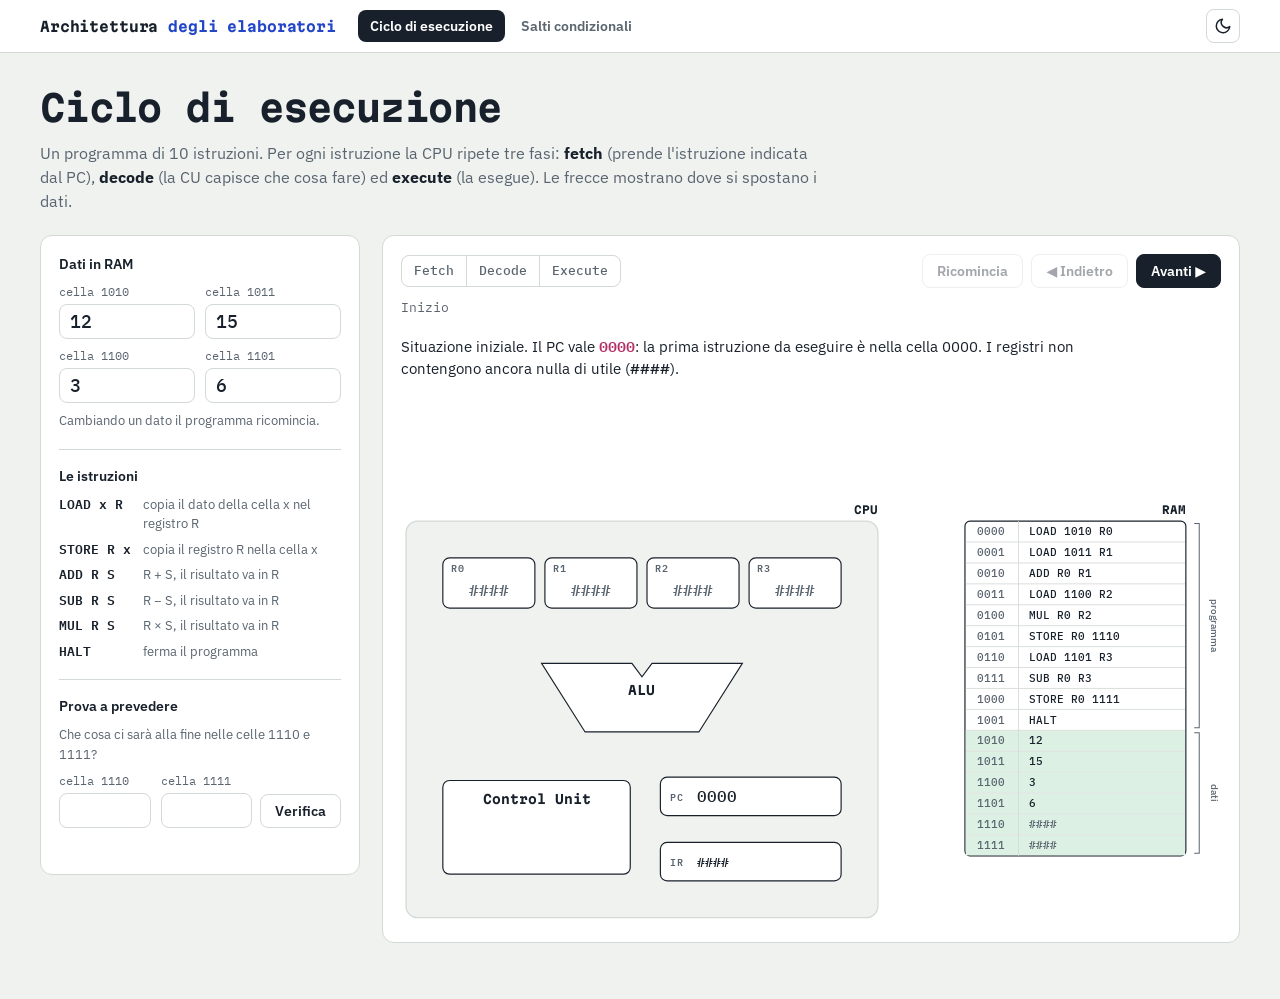
==== commit 58c66844: "Sicurezza: scheda HTTPS con l'handshake TLS; interruttore tema chiaro/scuro in tutte le pagine - nuo" ====
--- a/intro-informatica/architettura.html
+++ b/intro-informatica/architettura.html
@@ -4,7 +4,21 @@
 <meta charset="utf-8">
 <meta name="viewport" content="width=device-width, initial-scale=1">
 <title>Architettura degli elaboratori</title>
-<style>a.brand{color:inherit;text-decoration:none}a.brand:hover{color:var(--accent)}</style>
+<script>
+// Tema scelto con l'interruttore in alto a destra (vale per tutte le pagine): applicato subito, prima di disegnare.
+try { var tm = localStorage.getItem('theme'); if (tm === 'dark' || tm === 'light') document.documentElement.setAttribute('data-theme', tm); } catch (e) {}
+</script>
+<style>
+/* Interruttore tema chiaro / scuro */
+.theme-tg { flex: none; margin-left: auto; width: 34px; height: 34px; display: inline-grid; place-items: center; padding: 0; border: 1px solid var(--line); border-radius: 8px; background: var(--card); color: var(--ink); cursor: pointer; }
+.theme-tg:hover { border-color: var(--accent); color: var(--accent); }
+.theme-tg:focus-visible { outline: 2px solid var(--accent); outline-offset: 2px; }
+.theme-tg svg { width: 18px; height: 18px; display: block; }
+.theme-tg.float { position: fixed; top: 14px; right: 16px; z-index: 50; }
+/* Nella barra in alto: sempre a destra, anche quando le schede vanno a capo o scorrono */
+.topnav .topnav-in { position: relative; padding-right: 66px; }
+.topnav-in > .theme-tg { position: absolute; right: 20px; top: 50%; transform: translateY(-50%); }
+a.brand{color:inherit;text-decoration:none}a.brand:hover{color:var(--accent)}</style>
 
 <link rel="preconnect" href="https://fonts.googleapis.com">
 <link rel="preconnect" href="https://fonts.gstatic.com" crossorigin>
@@ -204,6 +218,7 @@
       <button class="tab" role="tab" type="button" data-page="ciclo">Ciclo di esecuzione</button>
       <button class="tab" role="tab" type="button" data-page="salti">Salti condizionali</button>
     </div>
+  <button class="theme-tg" type="button" id="theme-tg" aria-label="Tema scuro" aria-pressed="false"></button>
   </div>
 </nav>
 
@@ -1092,3 +1107,28 @@
   if (document.fonts && document.fonts.ready) document.fonts.ready.then(function () { RA.render(null); RB.render(false); });
 })();
 </script>
+<script>
+// Interruttore tema chiaro / scuro: la scelta resta salvata per tutte le pagine.
+(function () {
+  var b = document.getElementById('theme-tg'), root = document.documentElement;
+  var mq = window.matchMedia ? window.matchMedia('(prefers-color-scheme: dark)') : null;
+  var MOON = '<svg viewBox="0 0 24 24" fill="none" stroke="currentColor" stroke-width="2" stroke-linecap="round" stroke-linejoin="round" aria-hidden="true"><path d="M21 12.8A9 9 0 1 1 11.2 3a7 7 0 0 0 9.8 9.8z"/></svg>';
+  var SUN = '<svg viewBox="0 0 24 24" fill="none" stroke="currentColor" stroke-width="2" stroke-linecap="round" aria-hidden="true"><circle cx="12" cy="12" r="4.5"/><path d="M12 1.5v2.5M12 20v2.5M1.5 12H4M20 12h2.5M4.6 4.6l1.8 1.8M17.6 17.6l1.8 1.8M4.6 19.4l1.8-1.8M17.6 6.4l1.8-1.8"/></svg>';
+  function dark() { var t = root.getAttribute('data-theme'); return t ? t === 'dark' : !!(mq && mq.matches); }
+  function sync() {
+    var d = dark();
+    b.innerHTML = d ? SUN : MOON;
+    b.setAttribute('aria-pressed', d ? 'true' : 'false');
+    b.setAttribute('aria-label', 'Tema scuro');
+    b.title = d ? 'Passa al tema chiaro' : 'Passa al tema scuro';
+  }
+  b.addEventListener('click', function () {
+    var t = dark() ? 'light' : 'dark';
+    root.setAttribute('data-theme', t);
+    try { localStorage.setItem('theme', t); } catch (e) {}
+    sync();
+  });
+  if (mq && mq.addEventListener) mq.addEventListener('change', sync);
+  sync();
+})();
+</script>
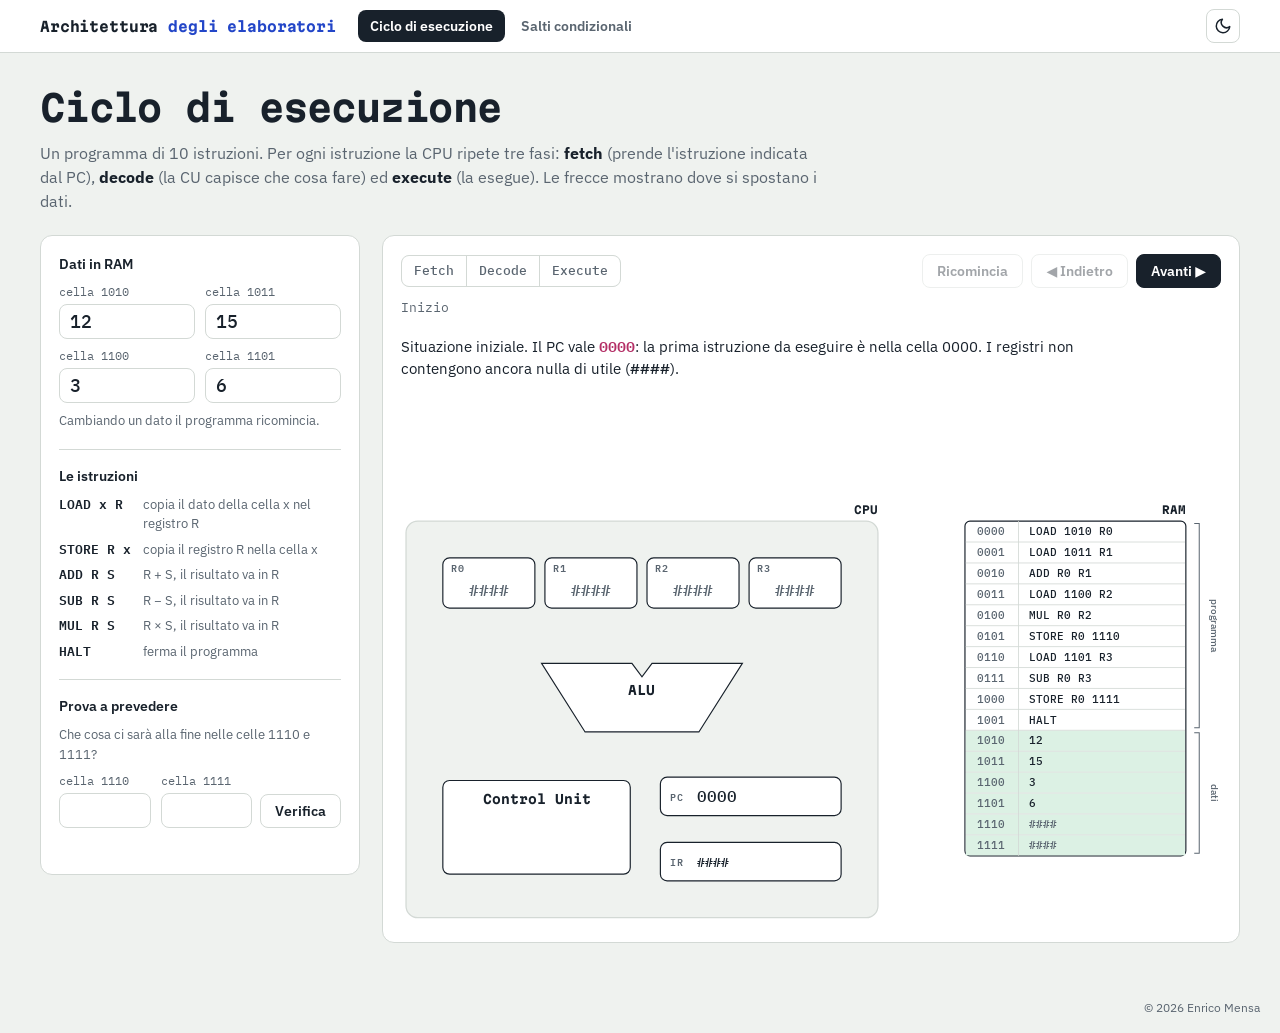
==== commit 1797a920: "Sicurezza: certificati più ordinati con chiavi verdi della CA, HTTPS con richiesta e risposta cifrat" ====
--- a/intro-informatica/architettura.html
+++ b/intro-informatica/architettura.html
@@ -15,9 +15,21 @@
 .theme-tg:focus-visible { outline: 2px solid var(--accent); outline-offset: 2px; }
 .theme-tg svg { width: 18px; height: 18px; display: block; }
 .theme-tg.float { position: fixed; top: 14px; right: 16px; z-index: 50; }
+/* Copyright in fondo a destra */
+.copy { margin: 0; padding: 0 20px 16px; text-align: right; font-size: 12px; color: var(--muted); }
 /* Nella barra in alto: sempre a destra, anche quando le schede vanno a capo o scorrono */
 .topnav .topnav-in { position: relative; padding-right: 66px; }
 .topnav-in > .theme-tg { position: absolute; right: 20px; top: 50%; transform: translateY(-50%); }
+/* Schede che non ci stanno nella barra: frecce ai lati e sfumatura */
+.tabs-wrap { position: relative; display: flex; flex: 1 1 auto; min-width: 0; }
+.tabs-wrap > .tabs { flex: 1 1 auto; }
+.tabs-arr { position: absolute; top: 0; bottom: 0; z-index: 2; width: 46px; padding: 0 2px; border: 0; display: none; align-items: center; cursor: pointer; color: var(--ink); }
+.tabs-arr svg { width: 18px; height: 18px; display: block; }
+.tabs-arr.l { left: 0; justify-content: flex-start; background: linear-gradient(to right, var(--card) 50%, transparent); }
+.tabs-arr.r { right: 0; justify-content: flex-end; background: linear-gradient(to left, var(--card) 50%, transparent); }
+.tabs-arr.on { display: flex; }
+.tabs-arr:hover { color: var(--accent); }
+.tabs-arr:focus-visible { outline: 2px solid var(--accent); outline-offset: -2px; }
 a.brand{color:inherit;text-decoration:none}a.brand:hover{color:var(--accent)}</style>
 
 <link rel="preconnect" href="https://fonts.googleapis.com">
@@ -1132,3 +1144,49 @@
   sync();
 })();
 </script>
+<script>
+// Barra delle schede: se non ci stanno tutte compaiono le frecce ai lati, e la scheda aperta resta sempre in vista.
+(function () {
+  var t = document.querySelector('.topnav .tabs');
+  if (!t) return;
+  var w = document.createElement('div');
+  w.className = 'tabs-wrap';
+  t.parentNode.insertBefore(w, t);
+  w.appendChild(t);
+  var CHEV = '<svg viewBox="0 0 24 24" fill="none" stroke="currentColor" stroke-width="2.4" stroke-linecap="round" stroke-linejoin="round" aria-hidden="true"><path d="M15 5l-7 7 7 7"/></svg>';
+  function arrow(cls, label, dir) {
+    var b = document.createElement('button');
+    b.type = 'button'; b.className = 'tabs-arr ' + cls; b.setAttribute('aria-label', label); b.title = label;
+    b.innerHTML = dir < 0 ? CHEV : CHEV.replace('M15 5l-7 7 7 7', 'M9 5l7 7-7 7');
+    b.addEventListener('click', function () { t.scrollBy({ left: dir * t.clientWidth * 0.7, behavior: 'smooth' }); });
+    w.appendChild(b);
+    return b;
+  }
+  var L = arrow('l', 'Schede precedenti', -1), Rr = arrow('r', 'Schede successive', 1);
+  function update() {
+    var max = t.scrollWidth - t.clientWidth;
+    L.classList.toggle('on', t.scrollLeft > 2);
+    Rr.classList.toggle('on', t.scrollLeft < max - 2);
+  }
+  function reveal() {
+    var a = t.querySelector('.tab[aria-selected="true"]');
+    if (!a) return;
+    var tr = t.getBoundingClientRect(), ar = a.getBoundingClientRect(), pad = 48;
+    if (ar.left < tr.left + pad) t.scrollLeft += ar.left - tr.left - pad;
+    else if (ar.right > tr.right - pad) t.scrollLeft += ar.right - tr.right + pad;
+    update();
+  }
+  t.addEventListener('scroll', update, { passive: true });
+  // Rotellina verticale sulla barra: scorre le schede in orizzontale.
+  t.addEventListener('wheel', function (e) {
+    if (t.scrollWidth <= t.clientWidth || Math.abs(e.deltaX) >= Math.abs(e.deltaY)) return;
+    t.scrollLeft += e.deltaY;
+    e.preventDefault();
+  }, { passive: false });
+  window.addEventListener('resize', reveal);
+  if (window.ResizeObserver) new ResizeObserver(update).observe(t);
+  new MutationObserver(reveal).observe(t, { subtree: true, attributes: true, attributeFilter: ['aria-selected'] });
+  reveal();
+})();
+</script>
+<footer class="copy">© 2026 Enrico Mensa</footer>
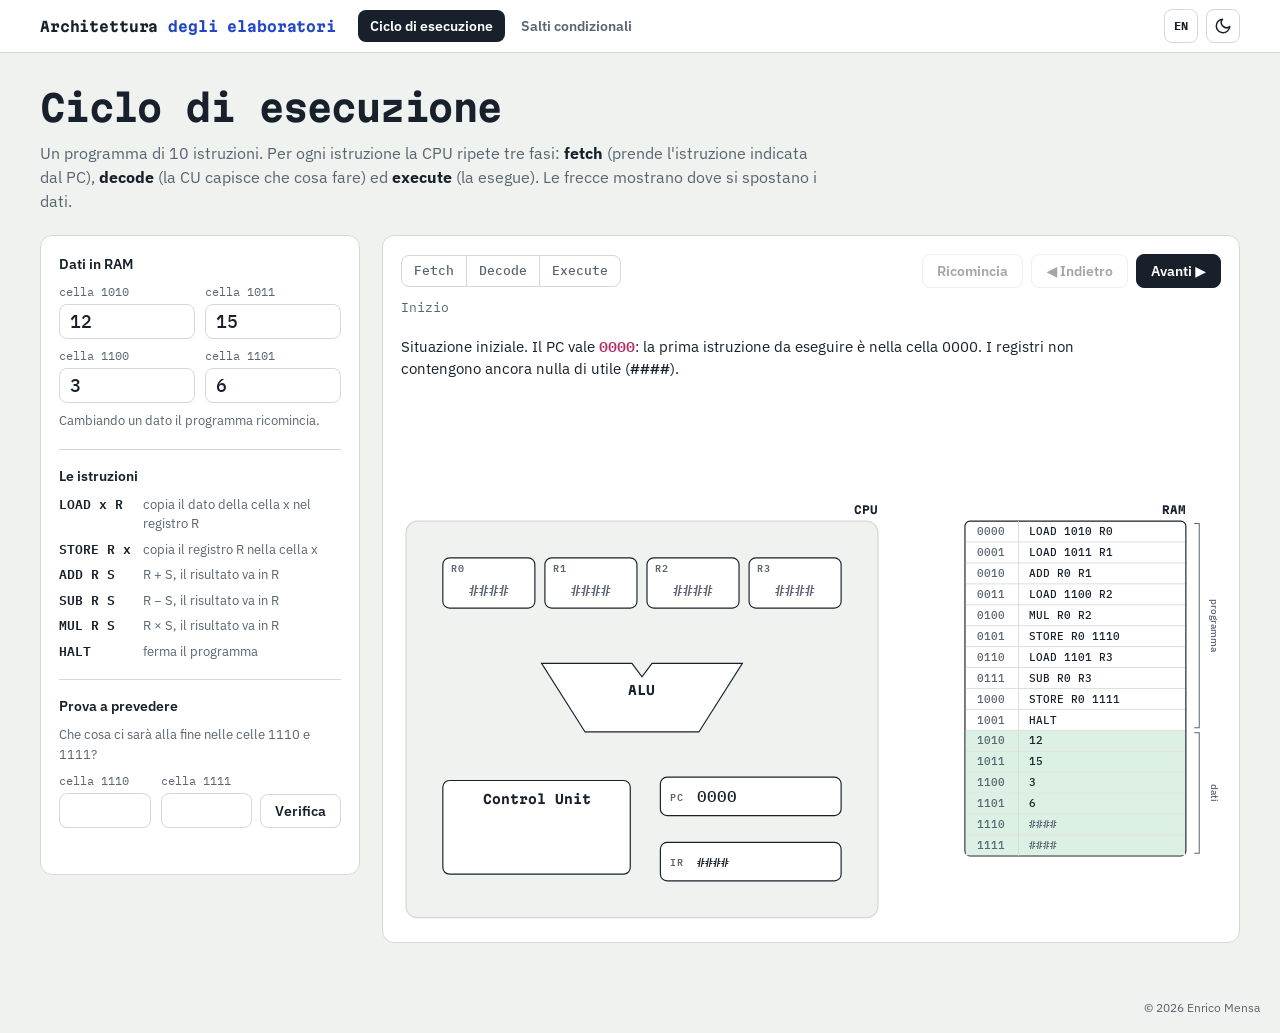
==== commit 690afe30: "Versione inglese di tutte le pagine, con il pulsante EN/IT accanto al tema chiaro/scuro" ====
--- a/intro-informatica/architettura.html
+++ b/intro-informatica/architettura.html
@@ -8,6 +8,45 @@
 // Tema scelto con l'interruttore in alto a destra (vale per tutte le pagine): applicato subito, prima di disegnare.
 try { var tm = localStorage.getItem('theme'); if (tm === 'dark' || tm === 'light') document.documentElement.setAttribute('data-theme', tm); } catch (e) {}
 </script>
+<script>
+// Lingua dei testi (italiano o inglese): si sceglie con il pulsante in alto a destra e vale per tutte le pagine.
+// ?lang=en (o ?lang=it) nell'indirizzo la impone, per esempio in un link.
+var LANG = (function () {
+  var q = /[?&]lang=(it|en)(&|$)/.exec(location.search);
+  if (q) return q[1];
+  try { var v = localStorage.getItem('lang'); if (v === 'it' || v === 'en') return v; } catch (e) {}
+  return 'it';
+})();
+document.documentElement.lang = LANG;
+// TX('testo italiano', 'English text'): il testo nella lingua attiva (usato dagli script delle pagine).
+function TX(it, en) { return LANG === 'en' && en != null ? en : it; }
+// Testi fissi dell'HTML: ogni pagina mette in I18N le traduzioni, cercate per contenuto italiano dell'elemento
+// (spazi normalizzati), e chiama i18nApply() subito dopo l'HTML, prima dei suoi script; quello che non ha
+// traduzione resta in italiano.
+var I18N = {};
+function i18nApply() {
+  if (LANG !== 'en') return;
+  var ATTR = ['title', 'aria-label', 'placeholder', 'alt', 'value'], SKIP = { SCRIPT: 1, STYLE: 1, svg: 1, TEXTAREA: 1 };
+  function norm(s) { return s.replace(/\s+/g, ' ').trim(); }
+  (function walk(e) {
+    for (var n = e.firstChild; n; n = n.nextSibling) {
+      // Testo sciolto accanto ad altri elementi (per esempio l'etichetta di un campo): si traduce da solo.
+      if (n.nodeType === 3) {
+        var k = norm(n.nodeValue), tt = k && I18N[k];
+        if (tt != null) n.nodeValue = n.nodeValue.replace(/^(\s*)[\s\S]*?(\s*)$/, function (m, a, b) { return a + tt + b; });
+        continue;
+      }
+      if (n.nodeType !== 1) continue;
+      var c = n;
+      ATTR.forEach(function (a) { var v = c.getAttribute(a), t = v && I18N[norm(v)]; if (t != null) c.setAttribute(a, t); });
+      if (SKIP[c.tagName]) continue;
+      var h = c.innerHTML;
+      if (h.length < 6000) { var t = I18N[norm(h)]; if (t != null) { c.innerHTML = t; continue; } }
+      walk(c);
+    }
+  })(document.documentElement);
+}
+</script>
 <style>
 /* Interruttore tema chiaro / scuro */
 .theme-tg { flex: none; margin-left: auto; width: 34px; height: 34px; display: inline-grid; place-items: center; padding: 0; border: 1px solid var(--line); border-radius: 8px; background: var(--card); color: var(--ink); cursor: pointer; }
@@ -15,10 +54,14 @@
 .theme-tg:focus-visible { outline: 2px solid var(--accent); outline-offset: 2px; }
 .theme-tg svg { width: 18px; height: 18px; display: block; }
 .theme-tg.float { position: fixed; top: 14px; right: 16px; z-index: 50; }
+/* Pulsante della lingua, accanto a quello del tema */
+.lang-tg { font: 700 12px/1 var(--f-mono, ui-monospace, monospace); letter-spacing: .04em; }
+.topnav-in > .theme-tg.lang-tg { position: absolute; right: 62px; top: 50%; transform: translateY(-50%); }
+.lang-tg.float { position: fixed; top: 14px; right: 58px; z-index: 50; }
 /* Copyright in fondo a destra */
 .copy { margin: 0; padding: 0 20px 16px; text-align: right; font-size: 12px; color: var(--muted); }
 /* Nella barra in alto: sempre a destra, anche quando le schede vanno a capo o scorrono */
-.topnav .topnav-in { position: relative; padding-right: 66px; }
+.topnav .topnav-in { position: relative; padding-right: 108px; }
 .topnav-in > .theme-tg { position: absolute; right: 20px; top: 50%; transform: translateY(-50%); }
 /* Schede che non ci stanno nella barra: frecce ai lati e sfumatura */
 .tabs-wrap { position: relative; display: flex; flex: 1 1 auto; min-width: 0; }
@@ -230,7 +273,7 @@
       <button class="tab" role="tab" type="button" data-page="ciclo">Ciclo di esecuzione</button>
       <button class="tab" role="tab" type="button" data-page="salti">Salti condizionali</button>
     </div>
-  <button class="theme-tg" type="button" id="theme-tg" aria-label="Tema scuro" aria-pressed="false"></button>
+  <button class="theme-tg lang-tg" type="button" id="lang-tg"></button><button class="theme-tg" type="button" id="theme-tg" aria-label="Tema scuro" aria-pressed="false"></button>
   </div>
 </nav>
 
@@ -345,6 +388,54 @@
     </div>
   </section>
 </main>
+<script>
+// Traduzioni inglesi dei testi fissi qui sopra (chiave: il testo italiano, come nell'HTML).
+Object.assign(I18N, {
+"Architettura degli elaboratori": "Computer architecture",
+"Architettura <i>degli elaboratori<\/i>": "Computer <i>architecture<\/i>",
+"Ciclo di esecuzione": "Execution cycle",
+"Salti condizionali": "Conditional jumps",
+"Un programma di 10 istruzioni. Per ogni istruzione la CPU ripete tre fasi: <b>fetch<\/b> (prende l'istruzione indicata dal PC), <b>decode<\/b> (la CU capisce che cosa fare) ed <b>execute<\/b> (la esegue). Le frecce mostrano dove si spostano i dati.": "A program of 10 instructions. For each instruction the CPU repeats three phases: <b>fetch<\/b> (it takes the instruction the PC points to), <b>decode<\/b> (the CU works out what to do) and <b>execute<\/b> (it carries it out). The arrows show where the data moves.",
+"Cambiando un dato il programma ricomincia.": "Changing a value restarts the program.",
+"copia il dato della cella x nel registro R": "copy the data in cell x into register R",
+"copia il registro R nella cella x": "copy register R into cell x",
+"R + S, il risultato va in R": "R + S, the result goes into R",
+"R − S, il risultato va in R": "R − S, the result goes into R",
+"R × S, il risultato va in R": "R × S, the result goes into R",
+"ferma il programma": "stop the program",
+"Che cosa ci sarà alla fine nelle celle 1110 e 1111?": "What will cells 1110 and 1111 hold at the end?",
+"Verifica": "Check",
+"Ricomincia": "Restart",
+"◀ Indietro": "◀ Back",
+"Avanti ▶": "Next ▶",
+"Le istruzioni vengono eseguite in ordine perché il PC aumenta di 1. Un <b>salto<\/b> cambia il PC: se la condizione è vera, l'esecuzione continua dall'istruzione indicata.": "The instructions run in order because the PC goes up by 1. A <b>jump<\/b> changes the PC: if the condition is true, execution continues from the instruction indicated.",
+"Qualsiasi": "Any",
+"Pari o dispari": "Even or odd",
+"Confronto": "Comparison",
+"Fasce di valori": "Value ranges",
+"Ciclo": "Loop",
+"Nuovo esercizio": "New exercise",
+"Esercizio": "Exercise",
+"Mostra le risposte": "Show the answers",
+"Esercizi": "Exercises",
+"Torna all'indice": "Back to the index",
+"Tema scuro": "Dark theme",
+"CPU e RAM": "CPU and RAM",
+"Registri e memoria": "Registers and memory",
+"Dati in RAM": "Data in RAM",
+"cella 1010": "cell 1010",
+"cella 1011": "cell 1011",
+"cella 1100": "cell 1100",
+"cella 1101": "cell 1101",
+"cella 1110": "cell 1110",
+"cella 1111": "cell 1111",
+"Le istruzioni": "The instructions",
+"Prova a prevedere": "Try to predict",
+"Tipo di esercizio": "Exercise type",
+"Domande": "Questions"
+});
+i18nApply();
+</script>
 
 <script>
 (function () {
@@ -603,15 +694,15 @@
       trace = trace.concat([pc]);
       var act = {}; act['ram:' + pc] = 1;
       steps.push(Object.assign(f, { phase: 0, instr: trace.length, trace: trace,
-        arrows: [{ k: 'pc-ram', row: M.rowIdx(pc), label: fa(pc), note: 'Il PC indica la cella da leggere: ' + fa(pc) + '.' }, { k: 'ram-ir', row: M.rowIdx(pc), label: M.txt(ins), sets: ['ir'], note: 'L\'istruzione ' + M.txt(ins) + ' viene copiata dalla RAM nell\'IR.' }, { k: 'pc-inc', label: '+1', sets: ['pc'], note: 'Il PC aumenta di 1 e diventa ' + fa(pc + 1) + '.' }],
+        arrows: [{ k: 'pc-ram', row: M.rowIdx(pc), label: fa(pc), note: TX('Il PC indica la cella da leggere: ' + fa(pc) + '.', `The PC points to the cell to read: ${fa(pc)}.`) }, { k: 'ram-ir', row: M.rowIdx(pc), label: M.txt(ins), sets: ['ir'], note: TX('L\'istruzione ' + M.txt(ins) + ' viene copiata dalla RAM nell\'IR.', `The instruction ${M.txt(ins)} is copied from the RAM into the IR.`) }, { k: 'pc-inc', label: '+1', sets: ['pc'], note: TX('Il PC aumenta di 1 e diventa ' + fa(pc + 1) + '.', `The PC goes up by 1 and becomes ${fa(pc + 1)}.`) }],
         chg: { pc: 1, ir: 1 }, act: act,
-        desc: '<b>Fetch</b>. Il PC vale ' + fa(pc) + ': l\'istruzione nella cella ' + fa(pc) + ' (<span class="v">' + esc(M.txt(ins)) + '</span>) viene copiata nell\'IR e il PC aumenta di 1, diventando <span class="v">' + fa(pc + 1) + '</span>.' }));
+        desc: TX('<b>Fetch</b>. Il PC vale ' + fa(pc) + ': l\'istruzione nella cella ' + fa(pc) + ' (<span class="v">' + esc(M.txt(ins)) + '</span>) viene copiata nell\'IR e il PC aumenta di 1, diventando <span class="v">' + fa(pc + 1) + '</span>.', `<b>Fetch</b>. The PC is ${fa(pc)}: the instruction in cell ${fa(pc)} (<span class="v">${esc(M.txt(ins))}</span>) is copied into the IR and the PC goes up by 1, becoming <span class="v">${fa(pc + 1)}</span>.`) }));
       s = f;
       var mean = M.meaning(ins);
       if (M.decode) {
         var d = clone(s); d.cu = mean.cu;
         steps.push(Object.assign(d, { phase: 1, instr: trace.length, trace: trace, arrows: [{ k: 'ir-cu', sets: ['cu'] }], chg: { cu: 1 }, act: {},
-          desc: '<b>Decode</b>. La CU legge l\'istruzione nell\'IR e capisce che cosa fare: ' + mean.long + '.' }));
+          desc: TX('<b>Decode</b>. La CU legge l\'istruzione nell\'IR e capisce che cosa fare: ' + mean.long + '.', `<b>Decode</b>. The CU reads the instruction in the IR and works out what to do: ${mean.long}.`) }));
         s = d;
       }
       // EXECUTE
@@ -652,29 +743,29 @@
   }
   var VERB = { ADD: ['sommare', 'somma'], SUB: ['sottrarre', 'sottrai'], MUL: ['moltiplicare', 'moltiplica'] };
   function meaningA(i) {
-    if (i.op === 'LOAD') return { long: 'copiare il dato della cella ' + bin4(i.a) + ' nel registro ' + i.r, cu: ['copia la cella ' + bin4(i.a), 'nel registro ' + i.r] };
-    if (i.op === 'STORE') return { long: 'copiare il contenuto di ' + i.r + ' nella cella ' + bin4(i.a), cu: ['copia il registro ' + i.r, 'nella cella ' + bin4(i.a)] };
-    if (i.op === 'HALT') return { long: 'fermare il programma', cu: ['ferma il programma'] };
-    var l = i.op === 'ADD' ? 'sommare ' + i.r + ' e ' + i.s : i.op === 'SUB' ? 'sottrarre ' + i.s + ' da ' + i.r : 'moltiplicare ' + i.r + ' per ' + i.s;
-    return { long: l + ' e mettere il risultato in ' + i.r, cu: [i.r + ' ' + SYM[i.op] + ' ' + i.s + ' nell\'ALU', 'risultato in ' + i.r] };
+    if (i.op === 'LOAD') return TX({ long: 'copiare il dato della cella ' + bin4(i.a) + ' nel registro ' + i.r, cu: ['copia la cella ' + bin4(i.a), 'nel registro ' + i.r] }, { long: `copy the data in cell ${bin4(i.a)} into register ${i.r}`, cu: [`copy cell ${bin4(i.a)}`, `into register ${i.r}`] });
+    if (i.op === 'STORE') return TX({ long: 'copiare il contenuto di ' + i.r + ' nella cella ' + bin4(i.a), cu: ['copia il registro ' + i.r, 'nella cella ' + bin4(i.a)] }, { long: `copy the content of ${i.r} into cell ${bin4(i.a)}`, cu: [`copy register ${i.r}`, `into cell ${bin4(i.a)}`] });
+    if (i.op === 'HALT') return TX({ long: 'fermare il programma', cu: ['ferma il programma'] }, { long: 'stop the program', cu: ['stop the program'] });
+    var l = TX(i.op === 'ADD' ? 'sommare ' + i.r + ' e ' + i.s : i.op === 'SUB' ? 'sottrarre ' + i.s + ' da ' + i.r : 'moltiplicare ' + i.r + ' per ' + i.s, i.op === 'ADD' ? `add ${i.r} and ${i.s}` : i.op === 'SUB' ? `subtract ${i.s} from ${i.r}` : `multiply ${i.r} by ${i.s}`);
+    return TX({ long: l + ' e mettere il risultato in ' + i.r, cu: [i.r + ' ' + SYM[i.op] + ' ' + i.s + ' nell\'ALU', 'risultato in ' + i.r] }, { long: `${l} and put the result in ${i.r}`, cu: [`${i.r} ${SYM[i.op]} ${i.s} in the ALU`, `result in ${i.r}`] });
   }
   function execCommon(i, s, M) {
     var fa = M.fa, chg = {}, act = {};
     if (i.op === 'LOAD') {
       var v = s.ram[i.a]; s.regs[i.r] = v; chg['reg:' + i.r] = 1; act['ram:' + i.a] = 1;
       return { arrows: [{ k: 'ram-reg', row: M.rowIdx(i.a), reg: i.r, label: show(v), sets: ['reg:' + i.r] }], chg: chg, act: act,
-        desc: 'Il dato della cella ' + fa(i.a) + ' (' + V(show(v)) + ') viene copiato nel registro ' + i.r + '.' };
+        desc: TX('Il dato della cella ' + fa(i.a) + ' (' + V(show(v)) + ') viene copiato nel registro ' + i.r + '.', `The data in cell ${fa(i.a)} (${V(show(v))}) is copied into register ${i.r}.`) };
     }
     if (i.op === 'STORE') {
       var w = s.regs[i.r]; s.ram[i.a] = w; chg['ram:' + i.a] = 1;
       return { arrows: [{ k: 'reg-ram', row: M.rowIdx(i.a), reg: i.r, label: show(w), sets: ['ram:' + i.a] }], chg: chg,
-        desc: 'Il contenuto di ' + i.r + ' (' + V(show(w)) + ') viene scritto nella cella ' + fa(i.a) + '.' };
+        desc: TX('Il contenuto di ' + i.r + ' (' + V(show(w)) + ') viene scritto nella cella ' + fa(i.a) + '.', `The content of ${i.r} (${V(show(w))}) is written into cell ${fa(i.a)}.`) };
     }
     if (SYM[i.op]) {
       var x = s.regs[i.r], y = s.regs[i.s], z = calc(i.op, x, y);
       s.regs[i.r] = z; s.alu = x + ' ' + SYM[i.op] + ' ' + y + ' = ' + z; chg['reg:' + i.r] = 1; chg.alu = 1;
-      return { arrows: [{ k: 'reg-alu', reg: i.r, side: 'L', label: x, note: i.r + ' (' + x + ') entra nell\'ALU.' }, { k: 'reg-alu', reg: i.s, side: 'R', label: y, sets: ['alu'], note: i.s + ' (' + y + ') entra nell\'ALU, che calcola ' + x + ' ' + SYM[i.op] + ' ' + y + ' = ' + z + '.' }, { k: 'alu-reg', reg: i.r, label: z, sets: ['reg:' + i.r], note: 'Il risultato ' + z + ' va in ' + i.r + '.' }], chg: chg,
-        desc: i.r + ' (' + x + ') e ' + i.s + ' (' + y + ') entrano nell\'ALU, che calcola ' + x + ' ' + SYM[i.op] + ' ' + y + ' = ' + V(z) + '. Il risultato va in ' + i.r + '.' };
+      return { arrows: [{ k: 'reg-alu', reg: i.r, side: 'L', label: x, note: TX(i.r + ' (' + x + ') entra nell\'ALU.', `${i.r} (${x}) goes into the ALU.`) }, { k: 'reg-alu', reg: i.s, side: 'R', label: y, sets: ['alu'], note: TX(i.s + ' (' + y + ') entra nell\'ALU, che calcola ' + x + ' ' + SYM[i.op] + ' ' + y + ' = ' + z + '.', `${i.s} (${y}) goes into the ALU, which computes ${x} ${SYM[i.op]} ${y} = ${z}.`) }, { k: 'alu-reg', reg: i.r, label: z, sets: ['reg:' + i.r], note: TX('Il risultato ' + z + ' va in ' + i.r + '.', `The result ${z} goes into ${i.r}.`) }], chg: chg,
+        desc: TX(i.r + ' (' + x + ') e ' + i.s + ' (' + y + ') entrano nell\'ALU, che calcola ' + x + ' ' + SYM[i.op] + ' ' + y + ' = ' + V(z) + '. Il risultato va in ' + i.r + '.', `${i.r} (${x}) and ${i.s} (${y}) go into the ALU, which computes ${x} ${SYM[i.op]} ${y} = ${V(z)}. The result goes into ${i.r}.`) };
     }
     return null;
   }
@@ -687,10 +778,10 @@
     var M = {
       id: 'a', svg: $('a-svg'), regs: ['R0', 'R1', 'R2', 'R3'], start: 0, ram: ram, rows: rows, colX: 76, decode: true,
       fa: bin4, txt: txtA, meaning: meaningA, rowIdx: function (a) { return a; },
-      braces: [[0, 9, 'programma'], [10, 15, 'dati']],
-      initDesc: function () { return 'Situazione iniziale. Il PC vale ' + V('0000') + ': la prima istruzione da eseguire è nella cella 0000. I registri non contengono ancora nulla di utile (<b>####</b>).'; },
+      braces: TX([[0, 9, 'programma'], [10, 15, 'dati']], [[0, 9, TX('programma', 'program')], [10, 15, TX('dati', 'data')]]),
+      initDesc: function () { return TX('Situazione iniziale. Il PC vale ' + V('0000') + ': la prima istruzione da eseguire è nella cella 0000. I registri non contengono ancora nulla di utile (<b>####</b>).', `Starting point. The PC is ${V('0000')}: the first instruction to run is in cell 0000. The registers don't hold anything useful yet (<b>####</b>).`); },
       execute: function (i, s) {
-        if (i.op === 'HALT') return { arrows: [], chg: {}, halt: true, desc: 'La CPU si ferma: il programma è finito. Nella cella 1110 c\'è ' + V(s.ram[14]) + ', nella cella 1111 c\'è ' + V(s.ram[15]) + '.' };
+        if (i.op === 'HALT') return { arrows: [], chg: {}, halt: true, desc: TX('La CPU si ferma: il programma è finito. Nella cella 1110 c\'è ' + V(s.ram[14]) + ', nella cella 1111 c\'è ' + V(s.ram[15]) + '.', `The CPU stops: the program is over. Cell 1110 holds ${V(s.ram[14])}, cell 1111 holds ${V(s.ram[15])}.`) };
         return execCommon(i, s, M);
       }
     };
@@ -807,19 +898,19 @@
     var N = l.ti !== undefined ? B(L[l.ti].n) : '';
     switch (l.op) {
       case 'DOTS': return '…';
-      case 'LOAD': return 'Carica dall\'indirizzo di memoria ' + B(l.a) + ' al registro ' + B(l.r);
-      case 'STORE': return 'Salva il contenuto di ' + B(l.r) + ' all\'indirizzo di memoria ' + B(l.a);
-      case 'SET': return 'Metti il valore ' + B(l.k) + ' nel registro ' + B(l.r);
-      case 'MOD2': return 'Dividi per due il contenuto di ' + B(l.r) + ' e metti il resto della divisione in ' + B(l.d);
-      case 'MULK': return 'Moltiplica il contenuto di ' + B(l.r) + ' per ' + B(l.k) + ' e metti il risultato in ' + B(l.d);
-      case 'ADDK': return 'Somma ' + B(l.k) + ' al contenuto di ' + B(l.r) + ' e metti il risultato in ' + B(l.d);
-      case 'SUBK': return 'Sottrai ' + B(l.k) + ' dal contenuto di ' + B(l.r) + ' e metti il risultato in ' + B(l.d);
-      case 'ADD': return 'Somma il contenuto di ' + B(l.r) + ' e di ' + B(l.s) + ' e metti il risultato in ' + B(l.d);
-      case 'SUB': return 'Sottrai il contenuto di ' + B(l.s) + ' da quello di ' + B(l.r) + ' e metti il risultato in ' + B(l.d);
-      case 'IFEQ': return '<u>Se</u> il contenuto di ' + B(l.r) + ' è ' + B(l.k) + ' vai all\'istruzione ' + N;
-      case 'IFLT': return '<u>Se</u> il contenuto di ' + B(l.r) + ' è minore di ' + B(l.k) + ' vai all\'istruzione ' + N;
-      case 'IFGT': return '<u>Se</u> il contenuto di ' + B(l.r) + ' è maggiore del contenuto di ' + B(l.s) + ' vai all\'istruzione ' + N;
-      case 'JMP': return 'Vai all\'istruzione ' + N;
+      case 'LOAD': return TX('Carica dall\'indirizzo di memoria ' + B(l.a) + ' al registro ' + B(l.r), `Load from memory address ${B(l.a)} into register ${B(l.r)}`);
+      case 'STORE': return TX('Salva il contenuto di ' + B(l.r) + ' all\'indirizzo di memoria ' + B(l.a), `Store the content of ${B(l.r)} at memory address ${B(l.a)}`);
+      case 'SET': return TX('Metti il valore ' + B(l.k) + ' nel registro ' + B(l.r), `Put the value ${B(l.k)} in register ${B(l.r)}`);
+      case 'MOD2': return TX('Dividi per due il contenuto di ' + B(l.r) + ' e metti il resto della divisione in ' + B(l.d), `Divide the content of ${B(l.r)} by two and put the remainder in ${B(l.d)}`);
+      case 'MULK': return TX('Moltiplica il contenuto di ' + B(l.r) + ' per ' + B(l.k) + ' e metti il risultato in ' + B(l.d), `Multiply the content of ${B(l.r)} by ${B(l.k)} and put the result in ${B(l.d)}`);
+      case 'ADDK': return TX('Somma ' + B(l.k) + ' al contenuto di ' + B(l.r) + ' e metti il risultato in ' + B(l.d), `Add ${B(l.k)} to the content of ${B(l.r)} and put the result in ${B(l.d)}`);
+      case 'SUBK': return TX('Sottrai ' + B(l.k) + ' dal contenuto di ' + B(l.r) + ' e metti il risultato in ' + B(l.d), `Subtract ${B(l.k)} from the content of ${B(l.r)} and put the result in ${B(l.d)}`);
+      case 'ADD': return TX('Somma il contenuto di ' + B(l.r) + ' e di ' + B(l.s) + ' e metti il risultato in ' + B(l.d), `Add the contents of ${B(l.r)} and ${B(l.s)} and put the result in ${B(l.d)}`);
+      case 'SUB': return TX('Sottrai il contenuto di ' + B(l.s) + ' da quello di ' + B(l.r) + ' e metti il risultato in ' + B(l.d), `Subtract the content of ${B(l.s)} from that of ${B(l.r)} and put the result in ${B(l.d)}`);
+      case 'IFEQ': return TX('<u>Se</u> il contenuto di ' + B(l.r) + ' è ' + B(l.k) + ' vai all\'istruzione ' + N, `<u>If</u> the content of ${B(l.r)} is ${B(l.k)} go to instruction ${N}`);
+      case 'IFLT': return TX('<u>Se</u> il contenuto di ' + B(l.r) + ' è minore di ' + B(l.k) + ' vai all\'istruzione ' + N, `<u>If</u> the content of ${B(l.r)} is less than ${B(l.k)} go to instruction ${N}`);
+      case 'IFGT': return TX('<u>Se</u> il contenuto di ' + B(l.r) + ' è maggiore del contenuto di ' + B(l.s) + ' vai all\'istruzione ' + N, `<u>If</u> the content of ${B(l.r)} is greater than the content of ${B(l.s)} go to instruction ${N}`);
+      case 'JMP': return TX('Vai all\'istruzione ' + N, `Go to instruction ${N}`);
     }
   }
 
@@ -828,27 +919,27 @@
     ex.regs.forEach(function (r) { regs[r] = null; });
     ex.mem.forEach(function (m) { mem[m[0]] = m[1]; });
     steps.push({ regs: Object.assign({}, regs), mem: Object.assign({}, mem), pc: L[1].n, cur: -1, next: 1, jump: null, arrows: [], chg: {}, read: {}, trace: [],
-      desc: 'L\'esecuzione parte dall\'istruzione ' + V(L[1].n) + '.' });
+      desc: TX('L\'esecuzione parte dall\'istruzione ' + V(L[1].n) + '.', `Execution starts from instruction ${V(L[1].n)}.`) });
     while (L[pc].op !== 'DOTS' && guard++ < 300) {
       var l = L[pc], nx = pc + 1, chg = {}, read = {}, arrows = [], d = '', x, y, z, lab;
       switch (l.op) {
         case 'LOAD':
           x = mem[l.a]; regs[l.r] = x; chg['reg:' + l.r] = 1; read['mem:' + l.a] = 1;
           arrows.push({ k: 'mem-reg', a: l.a, r: l.r, label: x });
-          d = 'il valore all\'indirizzo ' + l.a + ' (' + V(x) + ') viene copiato in ' + l.r + '.'; break;
+          d = TX('il valore all\'indirizzo ' + l.a + ' (' + V(x) + ') viene copiato in ' + l.r + '.', `the value at address ${l.a} (${V(x)}) is copied into ${l.r}.`); break;
         case 'STORE':
           x = regs[l.r]; mem[l.a] = x; chg['mem:' + l.a] = 1; read['reg:' + l.r] = 1;
           arrows.push({ k: 'reg-mem', a: l.a, r: l.r, label: x });
-          d = 'il contenuto di ' + l.r + ' (' + V(x) + ') viene salvato all\'indirizzo ' + l.a + '.'; break;
+          d = TX('il contenuto di ' + l.r + ' (' + V(x) + ') viene salvato all\'indirizzo ' + l.a + '.', `the content of ${l.r} (${V(x)}) is stored at address ${l.a}.`); break;
         case 'SET':
           regs[l.r] = l.k; chg['reg:' + l.r] = 1; arrows.push({ k: 'const', r: l.r, label: l.k });
-          d = l.r + ' prende il valore ' + V(l.k) + '.'; break;
+          d = TX(l.r + ' prende il valore ' + V(l.k) + '.', `${l.r} takes the value ${V(l.k)}.`); break;
         case 'MOD2': case 'MULK': case 'ADDK': case 'SUBK':
           x = regs[l.r];
-          if (l.op === 'MOD2') { z = x % 2; lab = '÷ 2, resto'; d = x + ' diviso 2 fa ' + Math.floor(x / 2) + ' con resto ' + V(z) + ': il resto va in ' + l.d + '.'; }
-          else if (l.op === 'MULK') { z = x * l.k; lab = '× ' + l.k; d = x + ' × ' + l.k + ' = ' + V(z) + ', il risultato va in ' + l.d + '.'; }
-          else if (l.op === 'ADDK') { z = x + l.k; lab = '+ ' + l.k; d = x + ' + ' + l.k + ' = ' + V(z) + ', il risultato va in ' + l.d + '.'; }
-          else { z = x - l.k; lab = '− ' + l.k; d = x + ' − ' + l.k + ' = ' + V(z) + ', il risultato va in ' + l.d + '.'; }
+          if (l.op === 'MOD2') { z = x % 2; lab = TX('÷ 2, resto', '÷ 2, remainder'); d = TX(x + ' diviso 2 fa ' + Math.floor(x / 2) + ' con resto ' + V(z) + ': il resto va in ' + l.d + '.', `${x} divided by 2 is ${Math.floor(x / 2)} with remainder ${V(z)}: the remainder goes into ${l.d}.`); }
+          else if (l.op === 'MULK') { z = x * l.k; lab = '× ' + l.k; d = TX(x + ' × ' + l.k + ' = ' + V(z) + ', il risultato va in ' + l.d + '.', `${x} × ${l.k} = ${V(z)}, the result goes into ${l.d}.`); }
+          else if (l.op === 'ADDK') { z = x + l.k; lab = '+ ' + l.k; d = TX(x + ' + ' + l.k + ' = ' + V(z) + ', il risultato va in ' + l.d + '.', `${x} + ${l.k} = ${V(z)}, the result goes into ${l.d}.`); }
+          else { z = x - l.k; lab = '− ' + l.k; d = TX(x + ' − ' + l.k + ' = ' + V(z) + ', il risultato va in ' + l.d + '.', `${x} − ${l.k} = ${V(z)}, the result goes into ${l.d}.`); }
           regs[l.d] = z; chg['reg:' + l.d] = 1;
           arrows.push(l.d === l.r ? { k: 'self', r: l.r, label: lab } : { k: 'reg-reg', from: l.r, to: l.d, label: lab });
           break;
@@ -858,24 +949,25 @@
           regs[l.d] = z; chg['reg:' + l.d] = 1;
           if (l.r !== l.d) arrows.push({ k: 'reg-reg', from: l.r, to: l.d, label: x });
           arrows.push({ k: 'reg-reg', from: l.s, to: l.d, label: sym + ' ' + y });
-          d = x + ' ' + sym + ' ' + y + ' = ' + V(z) + ', il risultato va in ' + l.d + '.'; break;
+          d = TX(x + ' ' + sym + ' ' + y + ' = ' + V(z) + ', il risultato va in ' + l.d + '.', `${x} ${sym} ${y} = ${V(z)}, the result goes into ${l.d}.`); break;
         case 'IFEQ': case 'IFLT': case 'IFGT':
           x = regs[l.r]; read['reg:' + l.r] = 1;
           var ok, cond;
-          if (l.op === 'IFGT') { y = regs[l.s]; read['reg:' + l.s] = 1; ok = x > y; cond = l.r + ' maggiore di ' + l.s; }
-          else if (l.op === 'IFLT') { ok = x < l.k; cond = l.r + ' minore di ' + l.k; }
-          else { ok = x === l.k; cond = l.r + ' uguale a ' + l.k; }
+          if (l.op === 'IFGT') { y = regs[l.s]; read['reg:' + l.s] = 1; ok = x > y; cond = TX(l.r + ' maggiore di ' + l.s, `${l.r} greater than ${l.s}`); }
+          else if (l.op === 'IFLT') { ok = x < l.k; cond = TX(l.r + ' minore di ' + l.k, `${l.r} less than ${l.k}`); }
+          else { ok = x === l.k; cond = TX(l.r + ' uguale a ' + l.k, `${l.r} equal to ${l.k}`); }
           if (ok) nx = l.ti;
-          d = l.r + ' vale ' + x + (l.op === 'IFGT' ? ' e ' + l.s + ' vale ' + y : '') + ', quindi la condizione «' + cond + '» è ' +
-            (ok ? '<b>vera</b>: si salta all\'istruzione ' + V(L[nx].n) + '.' : '<b>falsa</b>: si prosegue con l\'istruzione ' + V(L[nx].n) + '.');
+          d = TX(l.r + ' vale ' + x + (l.op === 'IFGT' ? ' e ' + l.s + ' vale ' + y : '') + ', quindi la condizione «' + cond + '» è ' +
+            (ok ? '<b>vera</b>: si salta all\'istruzione ' + V(L[nx].n) + '.' : '<b>falsa</b>: si prosegue con l\'istruzione ' + V(L[nx].n) + '.'), `${l.r} is ${x}${l.op === 'IFGT' ? ` and ${l.s} is ${y}` : ''}, so the condition “${cond}” is ` +
+            (ok ? `<b>true</b>: jump to instruction ${V(L[nx].n)}.` : `<b>false</b>: carry on with instruction ${V(L[nx].n)}.`));
           break;
         case 'JMP':
-          nx = l.ti; d = 'salto senza condizione all\'istruzione ' + V(L[nx].n) + '.'; break;
+          nx = l.ti; d = TX('salto senza condizione all\'istruzione ' + V(L[nx].n) + '.', `unconditional jump to instruction ${V(L[nx].n)}.`); break;
       }
       if (nx !== pc + 1) chg.pc = 1;
       trace.push(l.n);
       var end = L[nx].op === 'DOTS';
-      d = '<b>Istruzione ' + l.n + '</b>: ' + d + (end ? ' Si arriva alla riga ' + L[nx].n + ' (…): l\'esercizio finisce qui.' : '');
+      d = TX('<b>Istruzione ' + l.n + '</b>: ' + d + (end ? ' Si arriva alla riga ' + L[nx].n + ' (…): l\'esercizio finisce qui.' : ''), `<b>Instruction ${l.n}</b>: ${d}${end ? ` We reach line ${L[nx].n} (…): the exercise ends here.` : ''}`);
       steps.push({ regs: Object.assign({}, regs), mem: Object.assign({}, mem), pc: L[nx].n, cur: pc, next: nx, jump: nx !== pc + 1 ? [pc, nx] : null,
         arrows: arrows, chg: chg, read: read, trace: trace.slice(), desc: d, end: end });
       pc = nx;
@@ -914,7 +1006,7 @@
     svg.setAttribute('viewBox', '0 0 ' + SG.W + ' ' + H);
     var pend = animate && !REDUCED && st.arrows.length;
     var h = '<defs><marker id="b-ah" viewBox="0 0 10 10" refX="9" refY="5" markerUnits="userSpaceOnUse" markerWidth="12" markerHeight="12" orient="auto"><path d="M0,0 L10,5 L0,10 z" class="m-head"/></marker></defs>';
-    h += '<text class="m-title" x="' + SG.rx + '" y="24">Registri</text><text class="m-title" x="' + SG.mx + '" y="24">RAM</text>';
+    h += TX('<text class="m-title" x="' + SG.rx + '" y="24">Registri</text><text class="m-title" x="' + SG.mx + '" y="24">RAM</text>', `<text class="m-title" x="${SG.rx}" y="24">Registers</text><text class="m-title" x="${SG.mx}" y="24">RAM</text>`);
     var pv = pend ? st._prev : null;
     function sv(v) { return v === null || v === undefined ? '—' : String(v); }
     function box(x, w, i, key, lbl, v, o) {
@@ -956,24 +1048,25 @@
       BX.ex = buildEx(BX.kind); BX.steps = runEx(BX.ex); BX.i = 0;
       var ex = BX.ex, L = ex.lines, fin = BX.steps[BX.steps.length - 1];
       var known = ex.mem.filter(function (m) { return m[1] !== null; });
-      $('b-intro').innerHTML = 'In memoria ' + known.map(function (m) { return 'all\'indirizzo ' + B(m[0]) + ' c\'è il valore ' + B(m[1]); }).join(' e ') + '.';
+      $('b-intro').innerHTML = TX('In memoria ' + known.map(function (m) { return 'all\'indirizzo ' + B(m[0]) + ' c\'è il valore ' + B(m[1]); }).join(' e ') + '.', 'In memory, ' + known.map(function (m) { return 'address ' + B(m[0]) + ' holds the value ' + B(m[1]); }).join(' and ') + '.');
       $('b-lines').innerHTML = L.map(function (l, i) {
         return '<div class="line" data-i="' + i + '"><span class="ln">' + l.n + ':</span><span class="tx">' + lineText(l, L) + '</span><span class="tag"></span></div>';
       }).join('');
       var cell = 'all\'indirizzo di memoria ' + B(ex.ask.mem), reg = 'nel registro ' + B(ex.ask.reg);
       var cntLine = L.filter(function (l) { return l.cnt; })[0];
       var execd = fin.trace, skipped = L.filter(function (l) { return l.op !== 'DOTS' && execd.indexOf(l.n) < 0; }).map(function (l) { return l.n; });
-      var qs = ['Che cosa c\'è ' + cell + ' alla fine?', 'Che cosa c\'è ' + reg + ' alla fine?', 'In che ordine vengono eseguite le istruzioni?' + (skipped.length ? ' Quali non vengono mai eseguite?' : '')];
-      var an = ['All\'indirizzo di memoria ' + ex.ask.mem + ' c\'è ' + B(fin.mem[ex.ask.mem]) + '.', 'Nel registro ' + ex.ask.reg + ' c\'è ' + B(fin.regs[ex.ask.reg]) + '.',
-        'Ordine: ' + execd.join(' → ') + '.' + (skipped.length ? ' Mai eseguite: ' + skipped.join(', ') + '.' : '')];
+      var qs = TX(['Che cosa c\'è ' + cell + ' alla fine?', 'Che cosa c\'è ' + reg + ' alla fine?', 'In che ordine vengono eseguite le istruzioni?' + (skipped.length ? ' Quali non vengono mai eseguite?' : '')], [`What is at memory address ${B(ex.ask.mem)} at the end?`, `What is in register ${B(ex.ask.reg)} at the end?`, 'In what order are the instructions executed?' + (skipped.length ? ' Which ones are never executed?' : '')]);
+      var an = TX(['All\'indirizzo di memoria ' + ex.ask.mem + ' c\'è ' + B(fin.mem[ex.ask.mem]) + '.', 'Nel registro ' + ex.ask.reg + ' c\'è ' + B(fin.regs[ex.ask.reg]) + '.',
+        'Ordine: ' + execd.join(' → ') + '.' + (skipped.length ? ' Mai eseguite: ' + skipped.join(', ') + '.' : '')], [`Memory address ${ex.ask.mem} holds ${B(fin.mem[ex.ask.mem])}.`, `Register ${ex.ask.reg} holds ${B(fin.regs[ex.ask.reg])}.`,
+        'Order: ' + execd.join(' → ') + '.' + (skipped.length ? ' Never executed: ' + skipped.join(', ') + '.' : '')]);
       if (cntLine) {
         var c = execd.filter(function (n) { return n === cntLine.n; }).length;
-        qs.push('Quante volte viene eseguita l\'istruzione ' + B(cntLine.n) + '?');
-        an.push('L\'istruzione ' + cntLine.n + ' viene eseguita ' + B(c) + (c === 1 ? ' volta.' : ' volte.'));
+        qs.push(TX('Quante volte viene eseguita l\'istruzione ' + B(cntLine.n) + '?', `How many times is instruction ${B(cntLine.n)} executed?`));
+        an.push(TX('L\'istruzione ' + cntLine.n + ' viene eseguita ' + B(c) + (c === 1 ? ' volta.' : ' volte.'), `Instruction ${cntLine.n} is executed ${B(c)} ${c === 1 ? 'time' : 'times'}.`));
       }
       $('b-qs').innerHTML = qs.map(function (q) { return '<li>' + q + '</li>'; }).join('');
       $('b-answers').innerHTML = an.map(function (q) { return '<li>' + q + '</li>'; }).join('');
-      $('b-answers').hidden = true; $('b-ans').textContent = 'Mostra le risposte'; $('b-ans').setAttribute('aria-expanded', 'false');
+      $('b-answers').hidden = true; $('b-ans').textContent = TX('Mostra le risposte', 'Show the answers'); $('b-ans').setAttribute('aria-expanded', 'false');
       RB.render(false);
     },
     render: function (animate) {
@@ -984,15 +1077,15 @@
         var l = L[i], skip = fin && l.op !== 'DOTS' && st.trace.indexOf(l.n) < 0;
         el.classList.toggle('cur', i === st.cur);
         el.classList.toggle('skip', !!skip);
-        el.querySelector('.tag').textContent = skip ? 'mai eseguita' : '';
+        el.querySelector('.tag').textContent = skip ? TX('mai eseguita', 'never executed') : '';
       });
       drawGutter();
       drawState(st, animate);
       $('b-desc').innerHTML = st.desc;
-      $('b-count').textContent = BX.i === 0 ? 'Inizio' : 'Passo ' + BX.i + ' di ' + (BX.steps.length - 1);
+      $('b-count').textContent = TX(BX.i === 0 ? 'Inizio' : 'Passo ' + BX.i + ' di ' + (BX.steps.length - 1), BX.i === 0 ? 'Start' : `Step ${BX.i} of ${BX.steps.length - 1}`);
       $('b-prev').disabled = BX.i === 0; $('b-reset').disabled = BX.i === 0; $('b-next').disabled = BX.i === BX.steps.length - 1;
-      var tr = st.trace, h = '<span>Istruzioni eseguite:</span>';
-      if (!tr.length) h += '<span>nessuna</span>';
+      var tr = st.trace, h = TX('<span>Istruzioni eseguite:</span>', '<span>Instructions executed:</span>');
+      if (!tr.length) h += TX('<span>nessuna</span>', '<span>none</span>');
       tr.forEach(function (n, k) { if (k) h += '<span class="ar">→</span>'; h += '<span class="t' + (k === tr.length - 1 ? ' now' : '') + '">' + n + '</span>'; });
       $('b-trace').innerHTML = h;
       void execd;
@@ -1015,7 +1108,7 @@
   pressKind();
   $('b-ans').addEventListener('click', function () {
     var a = $('b-answers'), open = a.hidden; a.hidden = !open;
-    this.textContent = open ? 'Nascondi le risposte' : 'Mostra le risposte'; this.setAttribute('aria-expanded', String(open));
+    this.textContent = TX(open ? 'Nascondi le risposte' : 'Mostra le risposte', open ? 'Hide the answers' : 'Show the answers'); this.setAttribute('aria-expanded', String(open));
   });
   var rzT = 0;
   window.addEventListener('resize', function () { clearTimeout(rzT); rzT = setTimeout(function () { if (BX.ex) drawGutter(); }, 100); });
@@ -1037,7 +1130,7 @@
       $(p + '-subs').innerHTML = notes;
       var spans = $(p + '-phases').children;
       for (var k = 0; k < spans.length; k++) spans[k].classList.toggle('on', k === st.phase);
-      $(p + '-count').textContent = st.phase < 0 ? 'Inizio' : 'Istruzione ' + st.instr + ' di ' + M.instrCount + (nSub(R.S) > 1 ? ' · passo ' + (R.j + 1) + ' di ' + nSub(R.S) : '') + '\u00a0';
+      $(p + '-count').textContent = TX(st.phase < 0 ? 'Inizio' : 'Istruzione ' + st.instr + ' di ' + M.instrCount + (nSub(R.S) > 1 ? ' · passo ' + (R.j + 1) + ' di ' + nSub(R.S) : '') + '\u00a0', st.phase < 0 ? 'Start' : `Instruction ${st.instr} of ${M.instrCount}` + (nSub(R.S) > 1 ? ` · step ${R.j + 1} of ${nSub(R.S)}` : '') + '\u00a0');
       var atStart = R.S === 0 && R.j === 0, atEnd = R.S === last() && R.j === nSub(R.S) - 1;
       $(p + '-first').disabled = atStart; $(p + '-prev').disabled = atStart; $(p + '-next').disabled = atEnd;
     };
@@ -1085,10 +1178,10 @@
   // verifiche
   $('a-check').addEventListener('click', function () {
     var g0 = parseInt($('a-g0').value, 10), g1 = parseInt($('a-g1').value, 10), e = RA.M.expect, fb = $('a-fb');
-    if (isNaN(g0) || isNaN(g1)) { fb.className = 'fb'; fb.textContent = 'Scrivi un valore per entrambe le celle.'; return; }
+    if (isNaN(g0) || isNaN(g1)) { fb.className = 'fb'; fb.textContent = TX('Scrivi un valore per entrambe le celle.', 'Enter a value for both cells.'); return; }
     var ok0 = g0 === e[0], ok1 = g1 === e[1];
-    if (ok0 && ok1) { fb.className = 'fb ok'; fb.textContent = 'Giusto: 1110 = ' + e[0] + ' e 1111 = ' + e[1] + '.'; }
-    else { fb.className = 'fb no'; fb.textContent = ok0 ? 'La cella 1110 è giusta, la 1111 no. Segui l\'esecuzione per controllare.' : ok1 ? 'La cella 1111 è giusta, la 1110 no. Segui l\'esecuzione per controllare.' : 'Non ancora. Segui l\'esecuzione passo per passo per controllare.'; }
+    if (ok0 && ok1) { fb.className = 'fb ok'; fb.textContent = TX('Giusto: 1110 = ' + e[0] + ' e 1111 = ' + e[1] + '.', `Correct: 1110 = ${e[0]} and 1111 = ${e[1]}.`); }
+    else { fb.className = 'fb no'; fb.textContent = TX(ok0 ? 'La cella 1110 è giusta, la 1111 no. Segui l\'esecuzione per controllare.' : ok1 ? 'La cella 1111 è giusta, la 1110 no. Segui l\'esecuzione per controllare.' : 'Non ancora. Segui l\'esecuzione passo per passo per controllare.', ok0 ? 'Cell 1110 is right, 1111 isn\'t. Follow the execution to check.' : ok1 ? 'Cell 1111 is right, 1110 isn\'t. Follow the execution to check.' : 'Not yet. Follow the execution step by step to check.'); }
   });
   // tastiera: frecce sinistra e destra
   document.addEventListener('keydown', function (e) {
@@ -1131,8 +1224,8 @@
     var d = dark();
     b.innerHTML = d ? SUN : MOON;
     b.setAttribute('aria-pressed', d ? 'true' : 'false');
-    b.setAttribute('aria-label', 'Tema scuro');
-    b.title = d ? 'Passa al tema chiaro' : 'Passa al tema scuro';
+    b.setAttribute('aria-label', TX('Tema scuro', 'Dark theme'));
+    b.title = d ? TX('Passa al tema chiaro', 'Switch to light theme') : TX('Passa al tema scuro', 'Switch to dark theme');
   }
   b.addEventListener('click', function () {
     var t = dark() ? 'light' : 'dark';
@@ -1162,7 +1255,7 @@
     w.appendChild(b);
     return b;
   }
-  var L = arrow('l', 'Schede precedenti', -1), Rr = arrow('r', 'Schede successive', 1);
+  var L = arrow('l', TX('Schede precedenti', 'Previous tabs'), -1), Rr = arrow('r', TX('Schede successive', 'Next tabs'), 1);
   function update() {
     var max = t.scrollWidth - t.clientWidth;
     L.classList.toggle('on', t.scrollLeft > 2);
@@ -1190,3 +1283,20 @@
 })();
 </script>
 <footer class="copy">© 2026 Enrico Mensa</footer>
+<script>
+// Pulsante della lingua: mostra la lingua in cui si passa; la scelta resta salvata e la pagina si ricarica (stessa scheda).
+(function () {
+  var b = document.getElementById('lang-tg');
+  if (!b) return;
+  var to = LANG === 'en' ? 'it' : 'en';
+  b.textContent = to.toUpperCase();
+  b.title = LANG === 'en' ? 'Passa all\'italiano' : 'Switch to English';
+  b.setAttribute('aria-label', b.title);
+  b.setAttribute('lang', to);
+  b.addEventListener('click', function () {
+    try { localStorage.setItem('lang', to); } catch (e) {}
+    var s = location.search.replace(/([?&])lang=(it|en)(&|$)/, function (m, a, x, c) { return c ? a : ''; }).replace(/[?&]$/, '');
+    if (s !== location.search) location.search = s; else location.reload();
+  });
+})();
+</script>
